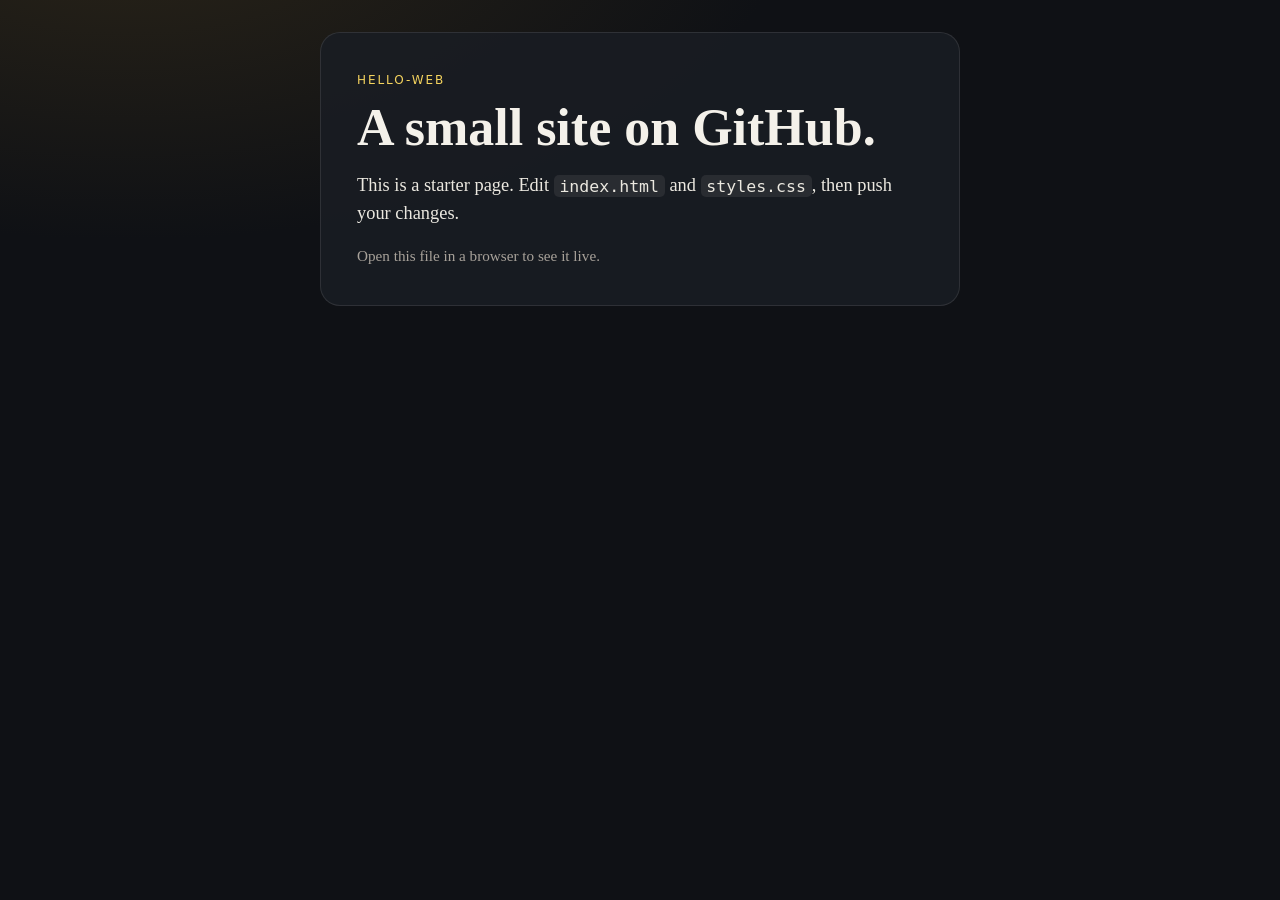
==== index.html @ 48b16ef3 "Add a simple starter website. Give the repo a homepage and styles so it is ready to push to GitHub. " ====
<!DOCTYPE html>
<html lang="en">
  <head>
    <meta charset="UTF-8" />
    <meta name="viewport" content="width=device-width, initial-scale=1.0" />
    <title>Hello Web</title>
    <link rel="stylesheet" href="styles.css" />
  </head>
  <body>
    <main>
      <p class="eyebrow">hello-web</p>
      <h1>A small site on GitHub.</h1>
      <p class="lede">
        This is a starter page. Edit <code>index.html</code> and
        <code>styles.css</code>, then push your changes.
      </p>
      <p class="meta">Open this file in a browser to see it live.</p>
    </main>
  </body>
</html>
---- styles.css ----
:root {
  color-scheme: light dark;
  --bg: #0f1115;
  --fg: #f4f1ea;
  --muted: #a8a29a;
  --accent: #f4d35e;
  --card: #1a1d24;
}

* {
  box-sizing: border-box;
}

html,
body {
  margin: 0;
  min-height: 100%;
}

body {
  font-family: "Iowan Old Style", "Palatino Linotype", Palatino, Georgia, serif;
  background: radial-gradient(1200px 600px at 10% -10%, #2a2418 0%, var(--bg) 55%);
  color: var(--fg);
  display: grid;
  place-items: center;
  padding: 2rem;
}

main {
  max-width: 40rem;
  background: color-mix(in srgb, var(--card) 88%, transparent);
  border: 1px solid color-mix(in srgb, var(--fg) 10%, transparent);
  border-radius: 1.25rem;
  padding: 2.5rem 2.25rem;
}

.eyebrow {
  margin: 0 0 0.75rem;
  letter-spacing: 0.16em;
  text-transform: uppercase;
  font-size: 0.75rem;
  color: var(--accent);
  font-family: ui-sans-serif, system-ui, sans-serif;
}

h1 {
  margin: 0 0 1rem;
  font-size: clamp(2rem, 5vw, 3.25rem);
  line-height: 1.1;
  font-weight: 600;
}

.lede {
  margin: 0 0 1.25rem;
  font-size: 1.15rem;
  line-height: 1.5;
  color: color-mix(in srgb, var(--fg) 88%, var(--muted));
}

.meta {
  margin: 0;
  color: var(--muted);
  font-size: 0.95rem;
}

code {
  font-family: ui-monospace, SFMono-Regular, Menlo, monospace;
  font-size: 0.9em;
  background: color-mix(in srgb, var(--fg) 8%, transparent);
  padding: 0.1em 0.35em;
  border-radius: 0.3em;
}
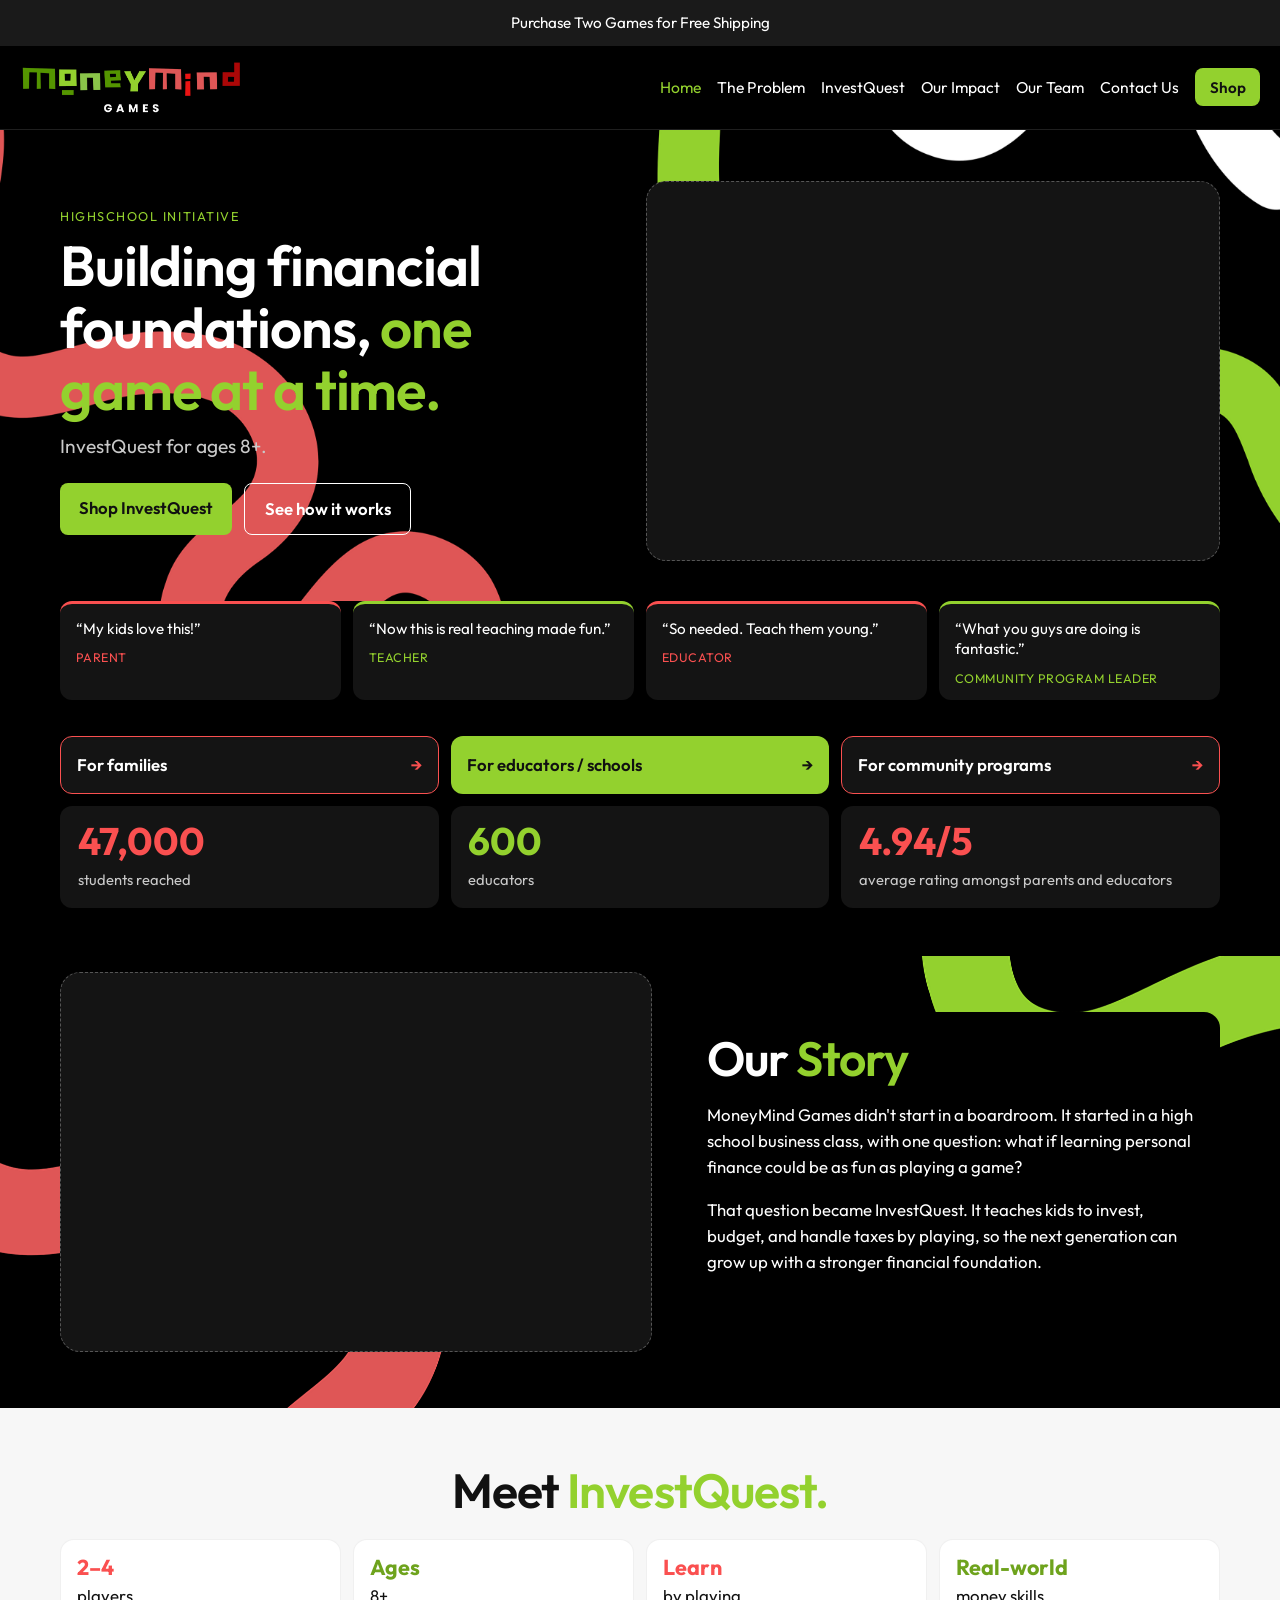
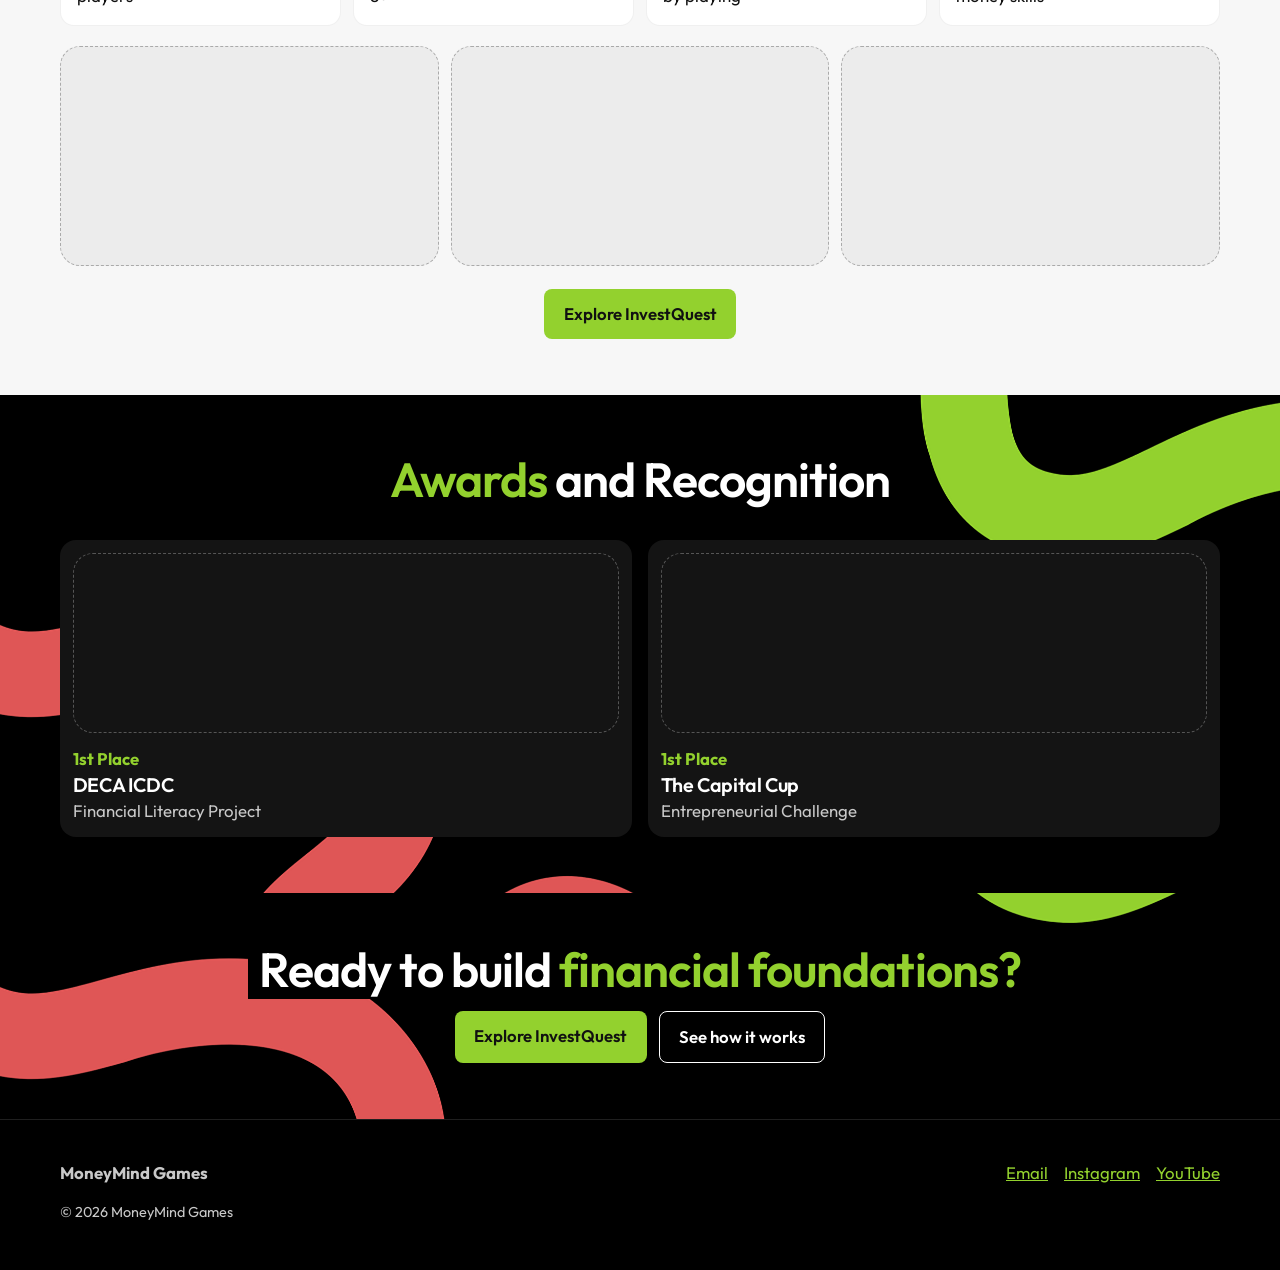
==== commit d0c28a98: "Save the editable MoneyMind Games site so the redesign can be picked up later. Co-authored-by: Curso" ====
--- a/index.html
+++ b/index.html
@@ -3,18 +3,170 @@
   <head>
     <meta charset="UTF-8" />
     <meta name="viewport" content="width=device-width, initial-scale=1.0" />
-    <title>Hello Web</title>
+    <title>Home | MoneyMind Games</title>
+    <meta name="description" content="Financial literacy for kids! Teach saving, budgeting, and investing basics with fun, interactive games for home or classroom use." />
+    <link rel="icon" href="assets/favicon.png" />
+    <link rel="preconnect" href="https://fonts.googleapis.com" />
+    <link rel="preconnect" href="https://fonts.gstatic.com" crossorigin />
+    <link href="https://fonts.googleapis.com/css2?family=Outfit:wght@400;600;700&display=swap" rel="stylesheet" />
     <link rel="stylesheet" href="styles.css" />
   </head>
-  <body>
-    <main>
-      <p class="eyebrow">hello-web</p>
-      <h1>A small site on GitHub.</h1>
-      <p class="lede">
-        This is a starter page. Edit <code>index.html</code> and
-        <code>styles.css</code>, then push your changes.
-      </p>
-      <p class="meta">Open this file in a browser to see it live.</p>
-    </main>
+  <body class="home">
+    <div class="promo">Purchase Two Games for Free Shipping</div>
+    <header class="site-header">
+      <a class="logo" href="index.html"><img src="assets/logo.png" alt="MoneyMind Games" /></a>
+      <button class="nav-toggle" type="button" aria-expanded="false" aria-controls="site-nav">Menu</button>
+      <nav class="nav" id="site-nav">
+        <a href="index.html" aria-current="page">Home</a>
+        <a href="the-problem.html">The Problem</a>
+        <a href="investquest.html">InvestQuest</a>
+        <a href="impact.html">Our Impact</a>
+        <a href="our-team.html">Our Team</a>
+        <a href="contact.html">Contact Us</a>
+        <a class="btn" href="investquest.html#buy">Shop</a>
+      </nav>
+    </header>
+
+    <section class="home-hero">
+      <div class="wrap home-hero-grid">
+        <div>
+          <p class="kicker">Highschool Initiative</p>
+          <h1>Building financial foundations, <span class="green">one game at a time.</span></h1>
+          <p class="lede">InvestQuest for ages 8+.</p>
+          <div class="actions">
+            <a class="btn" href="investquest.html#buy">Shop InvestQuest</a>
+            <a class="btn ghost" href="investquest.html#how-to-play">See how it works</a>
+          </div>
+        </div>
+        <!-- Replace this frame with your photo:
+             <img class="photo-slot" src="assets/students-playing.jpg" alt="Students playing InvestQuest" /> -->
+        <div class="photo-slot" role="img" aria-label="Space for a photo of students playing the game"></div>
+      </div>
+    </section>
+
+    <section class="home-band">
+      <div class="wrap quote-row">
+        <blockquote class="quote-red">
+          <p>“My kids love this!”</p>
+          <footer>Parent</footer>
+        </blockquote>
+        <blockquote class="quote-green">
+          <p>“Now this is real teaching made fun.”</p>
+          <footer>Teacher</footer>
+        </blockquote>
+        <blockquote class="quote-red">
+          <p>“So needed. Teach them young.”</p>
+          <footer>Educator</footer>
+        </blockquote>
+        <blockquote class="quote-green">
+          <p>“What you guys are doing is fantastic.”</p>
+          <footer>Community program leader</footer>
+        </blockquote>
+      </div>
+    </section>
+
+    <section class="home-paths">
+      <div class="wrap path-row">
+        <a class="path-red" href="investquest.html">For families <span aria-hidden="true">→</span></a>
+        <a class="path-green" href="contact.html">For educators / schools <span aria-hidden="true">→</span></a>
+        <a class="path-red" href="impact.html">For community programs <span aria-hidden="true">→</span></a>
+      </div>
+      <div class="wrap metric-row">
+        <article>
+          <strong class="metric-red">47,000</strong>
+          <span>students reached</span>
+        </article>
+        <article>
+          <strong class="metric-green">600</strong>
+          <span>educators</span>
+        </article>
+        <article>
+          <strong class="metric-red">4.94/5</strong>
+          <span>average rating amongst parents and educators</span>
+        </article>
+      </div>
+    </section>
+
+    <section class="home-story">
+      <div class="wrap story-grid">
+        <!-- Replace with your photo:
+             <img class="photo-slot" src="assets/our-story.jpg" alt="Our story" /> -->
+        <div class="photo-slot" role="img" aria-label="Space for an Our Story photo"></div>
+        <div>
+          <h2>Our <span class="green">Story</span></h2>
+          <p>MoneyMind Games didn't start in a boardroom. It started in a high school business class, with one question: what if learning personal finance could be as fun as playing a game?</p>
+          <p>That question became InvestQuest. It teaches kids to invest, budget, and handle taxes by playing, so the next generation can grow up with a stronger financial foundation.</p>
+        </div>
+      </div>
+    </section>
+
+    <section class="home-product">
+      <div class="wrap">
+        <h2>Meet <span class="green">InvestQuest.</span></h2>
+        <div class="fact-row">
+          <article><span class="fact-red">2–4</span> players</article>
+          <article><span class="fact-green">Ages</span> 8+</article>
+          <article><span class="fact-red">Learn</span> by playing</article>
+          <article><span class="fact-green">Real-world</span> money skills</article>
+        </div>
+        <div class="product-shots">
+          <!-- Replace each frame with an image, for example:
+               <img class="photo-slot photo-slot-light" src="assets/investquest-1.jpg" alt="InvestQuest" /> -->
+          <div class="photo-slot photo-slot-light" role="img" aria-label="Space for an InvestQuest photo"></div>
+          <div class="photo-slot photo-slot-light" role="img" aria-label="Space for an InvestQuest photo"></div>
+          <div class="photo-slot photo-slot-light" role="img" aria-label="Space for an InvestQuest photo"></div>
+        </div>
+        <p class="product-action"><a class="btn" href="investquest.html">Explore InvestQuest</a></p>
+      </div>
+    </section>
+
+    <section class="home-awards">
+      <div class="wrap">
+        <h2><span class="green">Awards</span> and Recognition</h2>
+        <div class="award-row">
+          <article>
+            <!-- Replace with an award photo:
+                 <img class="photo-slot photo-slot-short" src="assets/award-deca.jpg" alt="DECA ICDC award" /> -->
+            <div class="photo-slot photo-slot-short" role="img" aria-label="Space for the DECA ICDC award photo"></div>
+            <p class="place">1st Place</p>
+            <h3>DECA ICDC</h3>
+            <p>Financial Literacy Project</p>
+          </article>
+          <article>
+            <!-- Replace with an award photo:
+                 <img class="photo-slot photo-slot-short" src="assets/award-capital-cup.jpg" alt="The Capital Cup award" /> -->
+            <div class="photo-slot photo-slot-short" role="img" aria-label="Space for The Capital Cup award photo"></div>
+            <p class="place">1st Place</p>
+            <h3>The Capital Cup</h3>
+            <p>Entrepreneurial Challenge</p>
+          </article>
+        </div>
+      </div>
+    </section>
+
+    <section class="home-close">
+      <div class="wrap">
+        <h2>Ready to build <span class="green">financial foundations?</span></h2>
+        <div class="actions">
+          <a class="btn" href="investquest.html">Explore InvestQuest</a>
+          <a class="btn ghost" href="investquest.html#how-to-play">See how it works</a>
+        </div>
+      </div>
+    </section>
+
+    <footer class="site-footer">
+      <div class="wrap footer-row">
+        <div>
+          <strong>MoneyMind Games</strong>
+          <p class="fine">© 2026 MoneyMind Games</p>
+        </div>
+        <div class="socials">
+          <a href="mailto:gamesmoneymind@gmail.com">Email</a>
+          <a href="https://www.instagram.com/moneymindgamesofficial">Instagram</a>
+          <a href="https://www.youtube.com/@moneymindgamesofficial">YouTube</a>
+        </div>
+      </div>
+    </footer>
+    <script src="script.js"></script>
   </body>
 </html>
--- a/styles.css
+++ b/styles.css
@@ -1,72 +1,601 @@
 :root {
-  color-scheme: light dark;
-  --bg: #0f1115;
-  --fg: #f4f1ea;
-  --muted: #a8a29a;
-  --accent: #f4d35e;
-  --card: #1a1d24;
-}
-
-* {
-  box-sizing: border-box;
-}
-
-html,
+  --bg: #000000;
+  --fg: #ffffff;
+  --muted: #c9c9c9;
+  --green: #93d12e;
+  --red: #fa5050;
+  --card: #141414;
+  --line: rgba(255, 255, 255, 0.12);
+  --radius: 16px;
+  --max: 1120px;
+  --header: 84px;
+}
+
+* { box-sizing: border-box; }
+
+html { scroll-behavior: smooth; }
+
 body {
   margin: 0;
-  min-height: 100%;
-}
-
-body {
-  font-family: "Iowan Old Style", "Palatino Linotype", Palatino, Georgia, serif;
-  background: radial-gradient(1200px 600px at 10% -10%, #2a2418 0%, var(--bg) 55%);
+  background: var(--bg);
   color: var(--fg);
-  display: grid;
-  place-items: center;
-  padding: 2rem;
-}
-
-main {
-  max-width: 40rem;
-  background: color-mix(in srgb, var(--card) 88%, transparent);
-  border: 1px solid color-mix(in srgb, var(--fg) 10%, transparent);
-  border-radius: 1.25rem;
-  padding: 2.5rem 2.25rem;
+  font-family: "Outfit", "Avenir Next", "Segoe UI", sans-serif;
+  font-size: 1.05rem;
+  line-height: 1.55;
+}
+
+img { max-width: 100%; display: block; }
+
+a { color: inherit; }
+
+.promo {
+  background: #1a1a1a;
+  text-align: center;
+  padding: 0.7rem 1rem;
+  font-size: 0.95rem;
+}
+
+.site-header {
+  position: sticky;
+  top: 0;
+  z-index: 20;
+  display: flex;
+  align-items: center;
+  justify-content: space-between;
+  gap: 1rem;
+  min-height: var(--header);
+  padding: 0.6rem 1.25rem;
+  background: rgba(0, 0, 0, 0.92);
+  border-bottom: 1px solid var(--line);
+  backdrop-filter: blur(10px);
+}
+
+.logo img { height: 52px; width: auto; }
+
+.nav-toggle {
+  display: none;
+  background: transparent;
+  color: var(--fg);
+  border: 1px solid var(--line);
+  border-radius: 8px;
+  padding: 0.45rem 0.7rem;
+  font: inherit;
+}
+
+.nav {
+  display: flex;
+  flex-wrap: wrap;
+  gap: 0.35rem 1rem;
+  align-items: center;
+}
+
+.nav a {
+  text-decoration: none;
+  font-size: 0.98rem;
+}
+
+.nav a[aria-current="page"] { color: var(--green); }
+
+.wrap {
+  width: min(var(--max), calc(100% - 2rem));
+  margin: 0 auto;
+}
+
+.hero {
+  position: relative;
+  padding: 3.5rem 0 4rem;
+  overflow: hidden;
+}
+
+.hero::before,
+.hero::after {
+  content: "";
+  position: absolute;
+  width: 160px;
+  height: 160px;
+  background: var(--green);
+  border-radius: 40% 60% 70% 30%;
+  z-index: 0;
+  pointer-events: none;
+}
+
+.hero::before { top: 70px; left: -50px; transform: rotate(18deg); }
+.hero::after { right: -40px; bottom: 40px; width: 120px; height: 180px; border-radius: 60% 40% 30% 70%; }
+
+.hero-inner { position: relative; z-index: 1; text-align: center; }
+
+.hero-photo {
+  width: min(760px, 100%);
+  margin: 0 auto 2rem;
+  border-radius: 22px;
+  object-fit: cover;
+  aspect-ratio: 16 / 10;
 }
 
 .eyebrow {
-  margin: 0 0 0.75rem;
-  letter-spacing: 0.16em;
+  letter-spacing: 0.14em;
   text-transform: uppercase;
-  font-size: 0.75rem;
-  color: var(--accent);
-  font-family: ui-sans-serif, system-ui, sans-serif;
-}
-
-h1 {
-  margin: 0 0 1rem;
-  font-size: clamp(2rem, 5vw, 3.25rem);
+  font-size: 0.85rem;
+  margin: 0 0 0.6rem;
+}
+
+h1, h2, h3 { line-height: 1.1; font-weight: 600; letter-spacing: -0.02em; }
+
+h1 { font-size: clamp(2.8rem, 7vw, 5.2rem); margin: 0 0 0.8rem; }
+
+h2 { font-size: clamp(1.8rem, 4vw, 2.8rem); margin: 0 0 0.8rem; }
+
+.lede { font-size: 1.2rem; color: var(--muted); margin: 0 auto 1.4rem; max-width: 40rem; }
+
+.actions { display: flex; gap: 0.75rem; justify-content: center; flex-wrap: wrap; }
+
+.btn {
+  display: inline-block;
+  background: var(--green);
+  color: #111;
+  text-decoration: none;
+  font-weight: 600;
+  border-radius: 8px;
+  padding: 0.75rem 1.2rem;
+  border: 0;
+  font: inherit;
+  font-weight: 600;
+  cursor: pointer;
+}
+
+.btn.ghost {
+  background: transparent;
+  color: var(--fg);
+  border: 1px solid var(--fg);
+}
+
+.marquee {
+  overflow: hidden;
+  background: linear-gradient(90deg, var(--green), var(--red));
+  color: #111;
+  padding: 0.85rem 0;
+  font-weight: 600;
+}
+
+.marquee-track {
+  display: flex;
+  gap: 3rem;
+  width: max-content;
+  animation: scroll 32s linear infinite;
+}
+
+@keyframes scroll {
+  from { transform: translateX(0); }
+  to { transform: translateX(-50%); }
+}
+
+.section { padding: 4.5rem 0; }
+
+.section.alt { background: #0c0c0c; }
+
+.split {
+  display: grid;
+  grid-template-columns: 1.1fr 0.9fr;
+  gap: 2.5rem;
+  align-items: center;
+}
+
+.split img, .card img, .portrait img {
+  border-radius: var(--radius);
+  width: 100%;
+  object-fit: cover;
+}
+
+.kicker { color: var(--green); text-transform: uppercase; letter-spacing: 0.12em; font-size: 0.8rem; margin: 0 0 0.5rem; }
+
+.green { color: var(--green); }
+
+.stats {
+  display: grid;
+  grid-template-columns: repeat(4, 1fr);
+  gap: 1rem;
+}
+
+.stat, .card, .person, .policy {
+  background: var(--card);
+  border-radius: var(--radius);
+  padding: 1.25rem;
+}
+
+.stat strong {
+  display: block;
+  font-size: clamp(2rem, 4vw, 3rem);
+  color: var(--green);
+  line-height: 1;
+  margin-bottom: 0.6rem;
+}
+
+.stat p, .card p, .person p { margin: 0.4rem 0 0; color: var(--muted); }
+
+.source { display: block; margin-top: 0.7rem; font-size: 0.85rem; color: #9a9a9a; }
+
+.grid-2, .grid-3 { display: grid; gap: 1.25rem; }
+.grid-2 { grid-template-columns: 1fr 1fr; }
+.grid-3 { grid-template-columns: repeat(3, 1fr); }
+
+.banner {
+  min-height: 420px;
+  display: grid;
+  align-items: end;
+  background-size: cover;
+  background-position: center;
+  border-radius: 0;
+  position: relative;
+}
+
+.banner .shade {
+  background: linear-gradient(transparent, rgba(0, 0, 0, 0.72));
+  padding: 4rem 0 2.5rem;
+}
+
+.product {
+  display: grid;
+  grid-template-columns: 1.1fr 0.9fr;
+  gap: 2rem;
+  align-items: start;
+}
+
+.product-main {
+  width: 100%;
+  border-radius: var(--radius);
+  background: #fff;
+  aspect-ratio: 1;
+  object-fit: contain;
+}
+
+.thumbs { display: flex; gap: 0.5rem; margin-top: 0.7rem; flex-wrap: wrap; }
+
+.thumbs button {
+  padding: 0;
+  border: 2px solid transparent;
+  border-radius: 10px;
+  background: #fff;
+  cursor: pointer;
+}
+
+.thumbs button[aria-current="true"] { border-color: var(--green); }
+
+.thumbs img { width: 72px; height: 72px; object-fit: cover; border-radius: 8px; }
+
+.price { font-size: 1.8rem; margin: 0.2rem 0 1rem; }
+
+.video {
+  aspect-ratio: 16 / 9;
+  width: 100%;
+  border: 0;
+  border-radius: var(--radius);
+  background: #111;
+}
+
+.people { display: grid; grid-template-columns: repeat(3, 1fr); gap: 1.25rem; }
+
+.portrait img { aspect-ratio: 1; }
+
+form {
+  display: grid;
+  gap: 0.8rem;
+  max-width: 640px;
+}
+
+label { display: grid; gap: 0.35rem; font-size: 0.95rem; }
+
+input, textarea, select {
+  font: inherit;
+  color: var(--fg);
+  background: #111;
+  border: 1px solid var(--line);
+  border-radius: 8px;
+  padding: 0.7rem 0.8rem;
+}
+
+.site-footer {
+  border-top: 1px solid var(--line);
+  padding: 2.5rem 0 2rem;
+  color: var(--muted);
+}
+
+.footer-row {
+  display: flex;
+  justify-content: space-between;
+  gap: 1.5rem;
+  flex-wrap: wrap;
+  align-items: start;
+}
+
+.socials { display: flex; gap: 1rem; }
+.socials a { color: var(--green); }
+
+.fine { font-size: 0.9rem; }
+
+@media (max-width: 860px) {
+  .nav-toggle { display: block; }
+  .nav {
+    display: none;
+    position: absolute;
+    top: var(--header);
+    left: 0;
+    right: 0;
+    flex-direction: column;
+    align-items: flex-start;
+    padding: 1rem 1.25rem 1.25rem;
+    background: #000;
+    border-bottom: 1px solid var(--line);
+  }
+  .nav.open { display: flex; }
+  .site-header { position: sticky; }
+  .split, .product, .stats, .grid-2, .grid-3, .people { grid-template-columns: 1fr; }
+  .hero::before, .hero::after { opacity: 0.85; }
+  .home-hero-grid, .path-row, .metric-row, .story-grid, .award-row { grid-template-columns: 1fr; }
+  .quote-row, .fact-row { grid-template-columns: 1fr 1fr; }
+  .product-shots { grid-template-columns: 1fr; }
+}
+
+.home { --max: 1160px; }
+
+.home .nav .btn {
+  padding: 0.45rem 0.9rem;
+  font-size: 0.95rem;
+}
+
+.home-hero {
+  position: relative;
+  padding: 3.2rem 0 2.5rem;
+  background: #000 url("assets/flow-lines.png") center / cover no-repeat;
+}
+
+.home-hero-grid {
+  display: grid;
+  grid-template-columns: 1fr 1.05fr;
+  gap: 2.5rem;
+  align-items: center;
+}
+
+.home h1 {
+  font-size: clamp(2.3rem, 4.4vw, 3.7rem);
+  margin: 0 0 0.7rem;
+}
+
+.home .lede {
+  margin: 0 0 1.3rem;
+  text-align: left;
+}
+
+.home .actions { justify-content: flex-start; }
+
+.photo-slot {
+  min-height: 380px;
+  border-radius: 20px;
+  background: var(--card);
+  border: 1px dashed rgba(255, 255, 255, 0.28);
+}
+
+img.photo-slot {
+  width: 100%;
+  height: 100%;
+  min-height: 380px;
+  object-fit: cover;
+  border-style: solid;
+}
+
+.home-band { padding: 0 0 2.2rem; }
+
+.quote-row {
+  display: grid;
+  grid-template-columns: repeat(4, 1fr);
+  gap: 0.75rem;
+}
+
+.quote-row blockquote {
+  margin: 0;
+  background: var(--card);
+  border-radius: 12px;
+  padding: 0.9rem 1rem 0.8rem;
+  font-size: 0.95rem;
+  line-height: 1.35;
+}
+
+.quote-row blockquote p { margin: 0; }
+
+.quote-row footer {
+  margin-top: 0.7rem;
+  font-size: 0.78rem;
+  font-style: normal;
+  letter-spacing: 0.04em;
+  text-transform: uppercase;
+}
+
+.quote-red { border-top: 3px solid var(--red); }
+.quote-red footer { color: var(--red); }
+.quote-green { border-top: 3px solid var(--green); }
+.quote-green footer { color: var(--green); }
+
+.path-row {
+  display: grid;
+  grid-template-columns: repeat(3, 1fr);
+  gap: 0.75rem;
+}
+
+.path-row a {
+  display: flex;
+  justify-content: space-between;
+  align-items: center;
+  text-decoration: none;
+  border-radius: 12px;
+  padding: 0.95rem 1rem;
+  font-weight: 600;
+}
+
+.path-green {
+  background: var(--green);
+  color: #111;
+}
+
+.path-red {
+  background: #141414;
+  color: var(--fg);
+  border: 1px solid var(--red);
+}
+
+.path-red span { color: var(--red); }
+
+.path-row a:hover { filter: brightness(1.08); }
+
+.metric-row {
+  display: grid;
+  grid-template-columns: repeat(3, 1fr);
+  gap: 0.75rem;
+  margin-top: 0.75rem;
+}
+
+.metric-row article {
+  background: #141414;
+  border-radius: 12px;
+  padding: 1rem 1.1rem;
+}
+
+.metric-row strong {
+  display: block;
+  font-size: clamp(1.8rem, 3vw, 2.4rem);
+  line-height: 1;
+  margin-bottom: 0.35rem;
+}
+
+.metric-red { color: var(--red); }
+.metric-green { color: var(--green); }
+
+.metric-row span {
+  color: var(--muted);
+  font-size: 0.92rem;
+}
+
+.home-paths { padding-bottom: 3rem; }
+
+.home-story,
+.home-awards,
+.home-close {
+  position: relative;
+  background: #000 url("assets/flow-lines.png") left center / 140% auto no-repeat;
+}
+
+.story-grid > div:last-child {
+  background: #000;
+  border-radius: 16px;
+  padding: 1.25rem 1.4rem;
+  position: relative;
+  z-index: 1;
+}
+
+.home-awards h2,
+.home-close h2 {
+  background: #000;
+  display: inline-block;
+  padding: 0.15rem 0.7rem;
+}
+
+.home-story { padding: 1rem 0 3.5rem; }
+
+.story-grid {
+  display: grid;
+  grid-template-columns: 1.05fr 0.95fr;
+  gap: 2rem;
+  align-items: center;
+}
+
+.home-story h2,
+.home-product h2,
+.home-awards h2,
+.home-close h2 {
+  font-size: clamp(2rem, 4vw, 3rem);
+  margin: 0 0 0.8rem;
+}
+
+.home-product {
+  background: #f7f7f7;
+  color: #111;
+  padding: 3.5rem 0;
+  text-align: center;
+}
+
+.home-product h2 { margin-bottom: 1.4rem; }
+
+.fact-row {
+  display: grid;
+  grid-template-columns: repeat(4, 1fr);
+  gap: 0.75rem;
+  text-align: left;
+}
+
+.fact-row article {
+  background: #fff;
+  border-radius: 14px;
+  padding: 1rem;
+  border: 1px solid rgba(0, 0, 0, 0.06);
+}
+
+.fact-row span {
+  display: block;
+  font-size: 1.35rem;
+  font-weight: 700;
   line-height: 1.1;
-  font-weight: 600;
-}
-
-.lede {
-  margin: 0 0 1.25rem;
-  font-size: 1.15rem;
-  line-height: 1.5;
-  color: color-mix(in srgb, var(--fg) 88%, var(--muted));
-}
-
-.meta {
-  margin: 0;
-  color: var(--muted);
-  font-size: 0.95rem;
-}
-
-code {
-  font-family: ui-monospace, SFMono-Regular, Menlo, monospace;
-  font-size: 0.9em;
-  background: color-mix(in srgb, var(--fg) 8%, transparent);
-  padding: 0.1em 0.35em;
-  border-radius: 0.3em;
-}
+  margin-bottom: 0.2rem;
+}
+
+.fact-red { color: var(--red); }
+.fact-green { color: #6ea31d; }
+
+.product-shots {
+  display: grid;
+  grid-template-columns: repeat(3, 1fr);
+  gap: 0.75rem;
+  margin-top: 1.25rem;
+}
+
+.photo-slot-light {
+  min-height: 220px;
+  background: #ececec;
+  border: 1px dashed rgba(0, 0, 0, 0.28);
+}
+
+.product-action { margin: 1.4rem 0 0; }
+
+.home-awards { padding: 3.5rem 0; text-align: center; }
+
+.award-row {
+  display: grid;
+  grid-template-columns: 1fr 1fr;
+  gap: 1rem;
+  text-align: left;
+  margin-top: 1.2rem;
+}
+
+.award-row article {
+  background: #141414;
+  border-radius: 16px;
+  padding: 0.8rem;
+}
+
+.award-row h3 { margin: 0.15rem 0; }
+
+.award-row p { margin: 0; color: var(--muted); }
+
+.award-row .place {
+  color: var(--green);
+  font-weight: 700;
+  margin-top: 0.8rem;
+}
+
+.photo-slot-short { min-height: 180px; }
+
+.home-close {
+  padding: 3rem 0 3.5rem;
+  text-align: center;
+}
+
+.home-close .actions { justify-content: center; }
+
+.home-close .btn.ghost { background: transparent; }
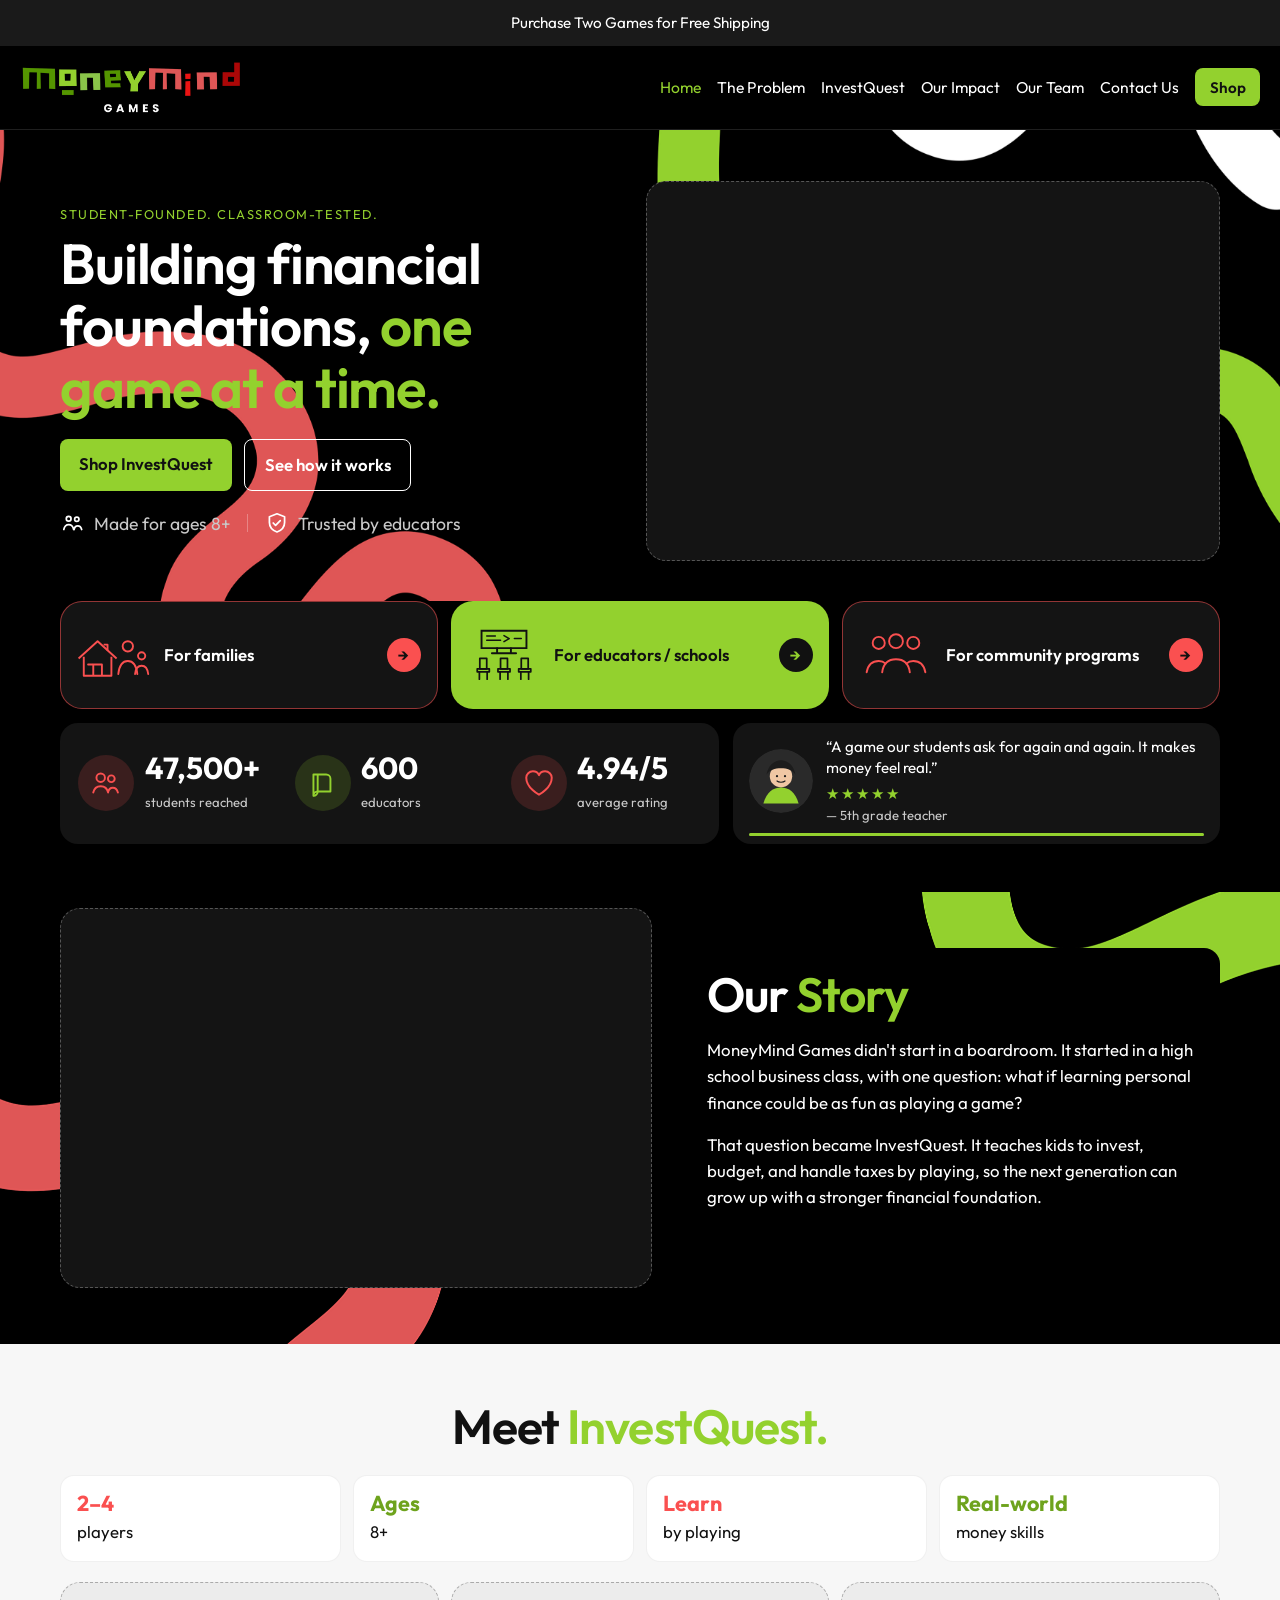
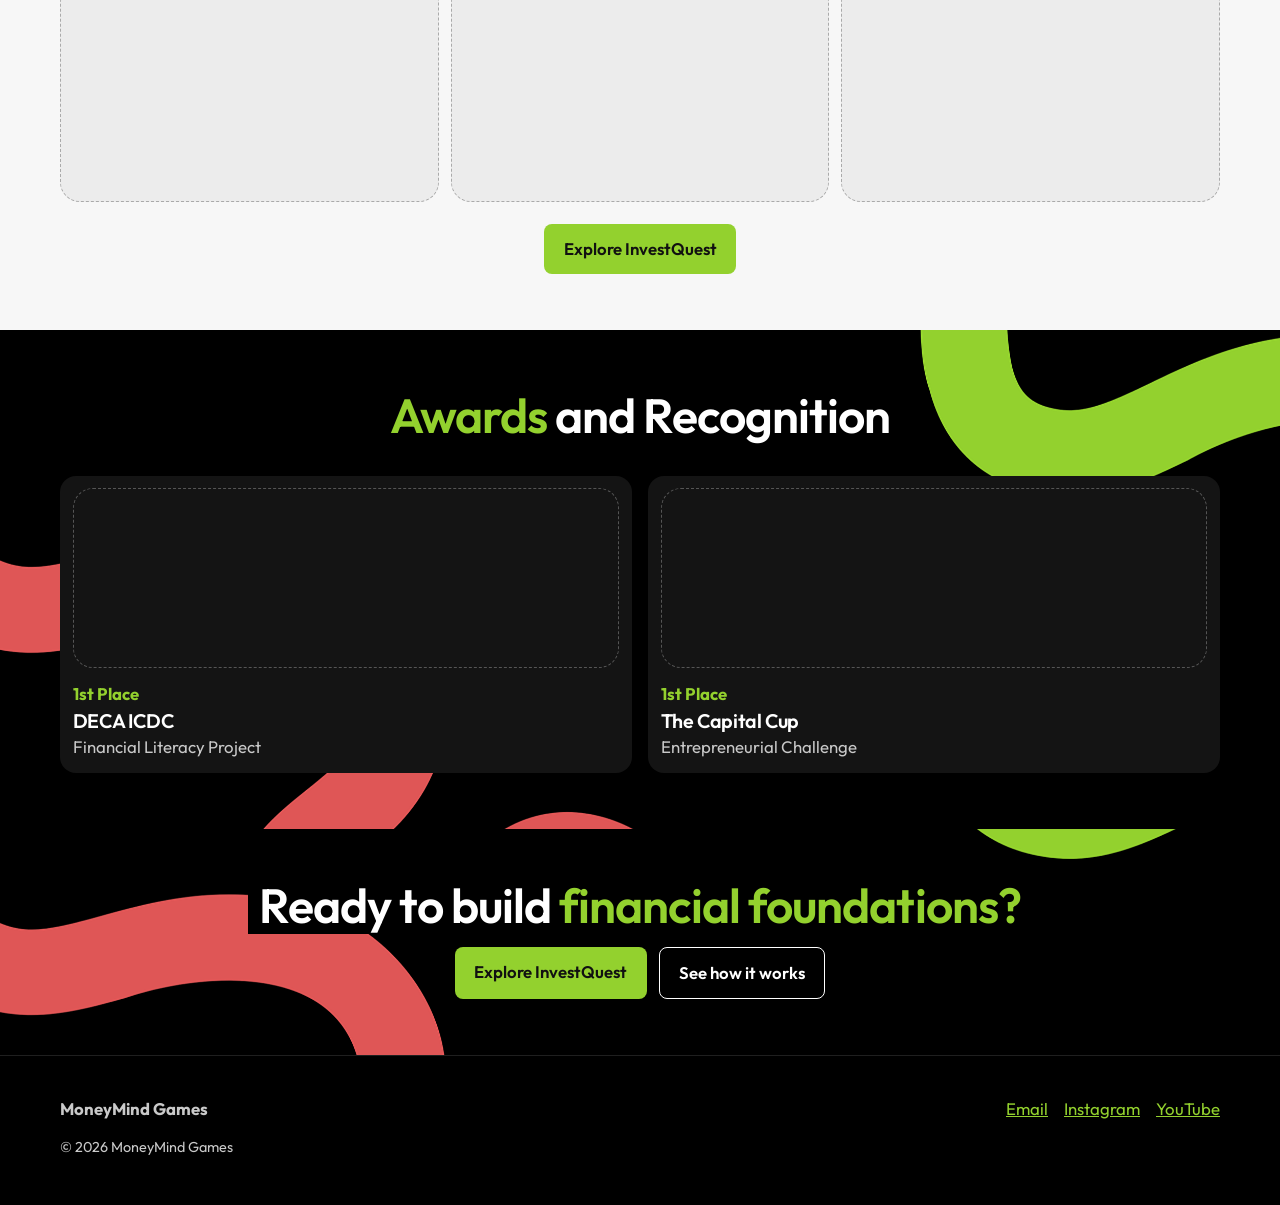
==== commit 924e12f1: "Save the homepage and Problem page redesign so the latest layout can be picked up later. Co-authored" ====
--- a/index.html
+++ b/index.html
@@ -9,7 +9,7 @@
     <link rel="preconnect" href="https://fonts.googleapis.com" />
     <link rel="preconnect" href="https://fonts.gstatic.com" crossorigin />
     <link href="https://fonts.googleapis.com/css2?family=Outfit:wght@400;600;700&display=swap" rel="stylesheet" />
-    <link rel="stylesheet" href="styles.css" />
+    <link rel="stylesheet" href="styles.css?v=8" />
   </head>
   <body class="home">
     <div class="promo">Purchase Two Games for Free Shipping</div>
@@ -29,14 +29,24 @@
 
     <section class="home-hero">
       <div class="wrap home-hero-grid">
-        <div>
-          <p class="kicker">Highschool Initiative</p>
+        <div class="hero-copy">
+          <p class="kicker">Student-founded. Classroom-tested.</p>
           <h1>Building financial foundations, <span class="green">one game at a time.</span></h1>
-          <p class="lede">InvestQuest for ages 8+.</p>
           <div class="actions">
             <a class="btn" href="investquest.html#buy">Shop InvestQuest</a>
             <a class="btn ghost" href="investquest.html#how-to-play">See how it works</a>
           </div>
+          <p class="trust-line">
+            <span>
+              <svg viewBox="0 0 24 24" aria-hidden="true"><circle cx="8" cy="8" r="2.2" fill="none" stroke="currentColor" stroke-width="1.6"/><circle cx="15.5" cy="8.5" r="2" fill="none" stroke="currentColor" stroke-width="1.6"/><path d="M3.5 18c.6-3 2.4-4.5 4.6-4.5S12 15 12.6 18M13 18c.4-2.2 1.8-3.4 3.4-3.4 1.8 0 3.1 1.3 3.6 3.4" fill="none" stroke="currentColor" stroke-width="1.6" stroke-linecap="round"/></svg>
+              Made for ages 8+
+            </span>
+            <span class="trust-rule" aria-hidden="true"></span>
+            <span>
+              <svg viewBox="0 0 24 24" aria-hidden="true"><path d="M12 3.5 19 6.2v5.3c0 4.2-2.8 7.2-7 8.8-4.2-1.6-7-4.6-7-8.8V6.2L12 3.5Z" fill="none" stroke="currentColor" stroke-width="1.6" stroke-linejoin="round"/><path d="m8.5 12 2.2 2.2 4.3-4.4" fill="none" stroke="currentColor" stroke-width="1.6" stroke-linecap="round" stroke-linejoin="round"/></svg>
+              Trusted by educators
+            </span>
+          </p>
         </div>
         <!-- Replace this frame with your photo:
              <img class="photo-slot" src="assets/students-playing.jpg" alt="Students playing InvestQuest" /> -->
@@ -44,46 +54,152 @@
       </div>
     </section>
 
-    <section class="home-band">
-      <div class="wrap quote-row">
-        <blockquote class="quote-red">
-          <p>“My kids love this!”</p>
-          <footer>Parent</footer>
-        </blockquote>
-        <blockquote class="quote-green">
-          <p>“Now this is real teaching made fun.”</p>
-          <footer>Teacher</footer>
-        </blockquote>
-        <blockquote class="quote-red">
-          <p>“So needed. Teach them young.”</p>
-          <footer>Educator</footer>
-        </blockquote>
-        <blockquote class="quote-green">
-          <p>“What you guys are doing is fantastic.”</p>
-          <footer>Community program leader</footer>
-        </blockquote>
-      </div>
-    </section>
-
     <section class="home-paths">
       <div class="wrap path-row">
-        <a class="path-red" href="investquest.html">For families <span aria-hidden="true">→</span></a>
-        <a class="path-green" href="contact.html">For educators / schools <span aria-hidden="true">→</span></a>
-        <a class="path-red" href="impact.html">For community programs <span aria-hidden="true">→</span></a>
-      </div>
-      <div class="wrap metric-row">
-        <article>
-          <strong class="metric-red">47,000</strong>
-          <span>students reached</span>
-        </article>
-        <article>
-          <strong class="metric-green">600</strong>
-          <span>educators</span>
-        </article>
-        <article>
-          <strong class="metric-red">4.94/5</strong>
-          <span>average rating amongst parents and educators</span>
-        </article>
+        <a class="path-red" href="investquest.html">
+          <span class="path-icon" aria-hidden="true">
+            <svg viewBox="0 0 88 64">
+              <path d="M3 36 25 16l22 20" fill="none" stroke="currentColor" stroke-width="2.2" stroke-linejoin="round"/>
+              <path d="M9 34v22h32V34" fill="none" stroke="currentColor" stroke-width="2.2" stroke-linejoin="round"/>
+              <path d="M20 56V43h10v13" fill="none" stroke="currentColor" stroke-width="2.2" stroke-linejoin="round"/>
+              <path d="M14 43h5" fill="none" stroke="currentColor" stroke-width="2.2" stroke-linecap="round"/>
+              <path d="M32 20h4.5v7" fill="none" stroke="currentColor" stroke-width="2.2" stroke-linejoin="round"/>
+              <circle cx="60" cy="22" r="6" fill="none" stroke="currentColor" stroke-width="2.2"/>
+              <path d="M49 54c1.1-10 4.6-15 11-15s9.9 5 11 15" fill="none" stroke="currentColor" stroke-width="2.2" stroke-linecap="round"/>
+              <circle cx="76" cy="33" r="4.2" fill="none" stroke="currentColor" stroke-width="2.2"/>
+              <path d="M68.4 54c.7-6.2 2.8-9.6 7.6-9.6s6.9 3.4 7.6 9.6" fill="none" stroke="currentColor" stroke-width="2.2" stroke-linecap="round"/>
+            </svg>
+          </span>
+          <span class="path-label">For families</span>
+          <span class="path-arrow" aria-hidden="true">→</span>
+        </a>
+        <a class="path-green" href="contact.html">
+          <span class="path-icon" aria-hidden="true">
+            <svg viewBox="0 0 88 64">
+              <path d="M18 4h52v20H18V4Z" fill="none" stroke="currentColor" stroke-width="2.2"/>
+              <path d="M36 24v6M52 24v6M30 30h28" fill="none" stroke="currentColor" stroke-width="2.2" stroke-linecap="round"/>
+              <path d="M24 10h10M24 15h16M44 9.5l6 3.5-6 3.5M56 13h8" fill="none" stroke="currentColor" stroke-width="1.8" stroke-linecap="round" stroke-linejoin="round"/>
+              <path d="M16 36h8v12H16V36Z" fill="none" stroke="currentColor" stroke-width="2" stroke-linejoin="round"/>
+              <path d="M13 48h14v3.5H13V48Z" fill="none" stroke="currentColor" stroke-width="2" stroke-linejoin="round"/>
+              <path d="M15.5 51.5V60M24.5 51.5V60" fill="none" stroke="currentColor" stroke-width="2" stroke-linecap="round"/>
+              <path d="M40 36h8v12H40V36Z" fill="none" stroke="currentColor" stroke-width="2" stroke-linejoin="round"/>
+              <path d="M37 48h14v3.5H37V48Z" fill="none" stroke="currentColor" stroke-width="2" stroke-linejoin="round"/>
+              <path d="M39.5 51.5V60M48.5 51.5V60" fill="none" stroke="currentColor" stroke-width="2" stroke-linecap="round"/>
+              <path d="M64 36h8v12H64V36Z" fill="none" stroke="currentColor" stroke-width="2" stroke-linejoin="round"/>
+              <path d="M61 48h14v3.5H61V48Z" fill="none" stroke="currentColor" stroke-width="2" stroke-linejoin="round"/>
+              <path d="M63.5 51.5V60M72.5 51.5V60" fill="none" stroke="currentColor" stroke-width="2" stroke-linecap="round"/>
+            </svg>
+          </span>
+          <span class="path-label">For educators / schools</span>
+          <span class="path-arrow" aria-hidden="true">→</span>
+        </a>
+        <a class="path-red" href="impact.html">
+          <span class="path-icon" aria-hidden="true">
+            <svg viewBox="0 0 88 64">
+              <circle cx="24" cy="18" r="7" fill="none" stroke="currentColor" stroke-width="2.2"/>
+              <circle cx="64" cy="18" r="7" fill="none" stroke="currentColor" stroke-width="2.2"/>
+              <circle cx="44" cy="16" r="8" fill="none" stroke="currentColor" stroke-width="2.2"/>
+              <path d="M10 52c1.5-8 6-13 14-13 3.2 0 6 1.2 8 3" fill="none" stroke="currentColor" stroke-width="2.2" stroke-linecap="round"/>
+              <path d="M56 42c2-1.8 4.8-3 8-3 8 0 12.5 5 14 13" fill="none" stroke="currentColor" stroke-width="2.2" stroke-linecap="round"/>
+              <path d="M28 52c1.2-9 6-15 16-15s14.8 6 16 15" fill="none" stroke="currentColor" stroke-width="2.2" stroke-linecap="round"/>
+            </svg>
+          </span>
+          <span class="path-label">For community programs</span>
+          <span class="path-arrow" aria-hidden="true">→</span>
+        </a>
+      </div>
+      <div class="wrap proof-row">
+        <div class="metric-row">
+          <article>
+            <span class="metric-badge metric-red" aria-hidden="true">
+              <svg viewBox="0 0 32 32"><circle cx="11" cy="11" r="4" fill="none" stroke="currentColor" stroke-width="1.8"/><circle cx="21" cy="12" r="3.2" fill="none" stroke="currentColor" stroke-width="1.8"/><path d="M4 25c.8-4 3.2-6 7-6s6.2 2 7 6M18 24.5c.6-2.6 2.2-4 4.4-4 2.4 0 4 1.6 4.8 4.5" fill="none" stroke="currentColor" stroke-width="1.8" stroke-linecap="round"/></svg>
+            </span>
+            <div>
+              <strong>47,500+</strong>
+              <span>students reached</span>
+            </div>
+          </article>
+          <article>
+            <span class="metric-badge metric-green" aria-hidden="true">
+              <svg viewBox="0 0 32 32"><path d="M7 8h12a4 4 0 0 1 4 4v12H11a4 4 0 0 0-4 4V8Z" fill="none" stroke="currentColor" stroke-width="1.8" stroke-linejoin="round"/><path d="M11 8v16a4 4 0 0 1-4 4" fill="none" stroke="currentColor" stroke-width="1.8"/></svg>
+            </span>
+            <div>
+              <strong>600</strong>
+              <span>educators</span>
+            </div>
+          </article>
+          <article>
+            <span class="metric-badge metric-red" aria-hidden="true">
+              <svg viewBox="0 0 24 24"><path d="M21 8.25c0-2.485-2.099-4.5-4.688-4.5-1.935 0-3.597 1.126-4.312 2.733-.715-1.607-2.377-2.733-4.313-2.733C5.1 3.75 3 5.765 3 8.25c0 7.22 9 12 9 12s9-4.78 9-12Z" fill="none" stroke="currentColor" stroke-width="1.4" stroke-linejoin="round"/></svg>
+            </span>
+            <div>
+              <strong>4.94/5</strong>
+              <span>average rating</span>
+            </div>
+          </article>
+        </div>
+        <blockquote class="featured-quote" data-quote-rotator>
+          <div class="quote-slides">
+            <div class="quote-track">
+            <div class="quote-slide is-active">
+              <svg class="quote-portrait" viewBox="0 0 80 80" aria-hidden="true">
+                <circle cx="40" cy="40" r="40" fill="#2a2a2a"/>
+                <circle cx="40" cy="34" r="14" fill="#f0c7a4"/>
+                <path d="M22 32c2-12 10-18 18-18s16 6 18 18c-4-6-10-8-18-8s-14 2-18 8Z" fill="#1c1c1c"/>
+                <path d="M18 68c4-14 12-20 22-20s18 6 22 20" fill="#93d12e"/>
+                <circle cx="35" cy="34" r="1.4" fill="#1c1c1c"/>
+                <circle cx="45" cy="34" r="1.4" fill="#1c1c1c"/>
+                <path d="M35 40c2 2 8 2 10 0" fill="none" stroke="#1c1c1c" stroke-width="1.4" stroke-linecap="round"/>
+              </svg>
+              <div>
+                <p>“A game our students ask for again and again. It makes money feel real.”</p>
+                <p class="stars" aria-label="5 star rating">★★★★★</p>
+                <p class="quote-by">— 5th grade teacher</p>
+              </div>
+            </div>
+            <div class="quote-slide">
+              <svg class="quote-portrait" viewBox="0 0 80 80" aria-hidden="true">
+                <circle cx="40" cy="40" r="40" fill="#2a2a2a"/>
+                <circle cx="40" cy="36" r="13" fill="#e0b08a"/>
+                <path d="M20 36c1-16 8-22 20-22s19 6 20 22c-6-4-12-6-20-6s-14 2-20 6Z" fill="#5c3317"/>
+                <path d="M18 68c4-14 12-20 22-20s18 6 22 20" fill="#f4f4f4"/>
+                <circle cx="35" cy="36" r="1.4" fill="#1c1c1c"/>
+                <circle cx="45" cy="36" r="1.4" fill="#1c1c1c"/>
+                <path d="M35 42c2 2 8 2 10 0" fill="none" stroke="#1c1c1c" stroke-width="1.4" stroke-linecap="round"/>
+              </svg>
+              <div>
+                <p>“Game night turned into a real talk about saving. My kid asks to play again.”</p>
+                <p class="stars" aria-label="5 star rating">★★★★★</p>
+                <p class="quote-by">— Parent</p>
+              </div>
+            </div>
+            <div class="quote-slide">
+              <svg class="quote-portrait" viewBox="0 0 80 80" aria-hidden="true">
+                <circle cx="40" cy="40" r="40" fill="#2a2a2a"/>
+                <circle cx="40" cy="35" r="13" fill="#d7a47a"/>
+                <path d="M24 30c2-10 8-16 16-16s14 6 16 16c-3-5-8-7-16-7s-13 2-16 7Z" fill="#3a3a3a"/>
+                <path d="M28 33h8M44 33h8" fill="none" stroke="#1c1c1c" stroke-width="1.6" stroke-linecap="round"/>
+                <path d="M18 68c4-14 12-20 22-20s18 6 22 20" fill="#fa5050"/>
+                <circle cx="35" cy="36" r="1.4" fill="#1c1c1c"/>
+                <circle cx="45" cy="36" r="1.4" fill="#1c1c1c"/>
+                <path d="M35 42c2 2 8 2 10 0" fill="none" stroke="#1c1c1c" stroke-width="1.4" stroke-linecap="round"/>
+              </svg>
+              <div>
+                <p>“Families stay for the whole library hour. Kids leave talking about investing.”</p>
+                <p class="stars" aria-label="5 star rating">★★★★★</p>
+                <p class="quote-by">— School librarian</p>
+              </div>
+            </div>
+          </div>
+          </div>
+          <button class="quote-arrow quote-prev" type="button" aria-label="Previous testimonial">
+            <svg viewBox="0 0 24 24" aria-hidden="true"><path d="M15 6 9 12l6 6" fill="none" stroke="currentColor" stroke-width="2.2" stroke-linecap="round" stroke-linejoin="round"/></svg>
+          </button>
+          <button class="quote-arrow quote-next" type="button" aria-label="Next testimonial">
+            <svg viewBox="0 0 24 24" aria-hidden="true"><path d="m9 6 6 6-6 6" fill="none" stroke="currentColor" stroke-width="2.2" stroke-linecap="round" stroke-linejoin="round"/></svg>
+          </button>
+          <div class="quote-progress" aria-hidden="true"><span></span></div>
+        </blockquote>
       </div>
     </section>
 
@@ -167,6 +283,6 @@
         </div>
       </div>
     </footer>
-    <script src="script.js"></script>
+    <script src="script.js?v=3"></script>
   </body>
 </html>
--- a/styles.css
+++ b/styles.css
@@ -330,8 +330,9 @@
   .site-header { position: sticky; }
   .split, .product, .stats, .grid-2, .grid-3, .people { grid-template-columns: 1fr; }
   .hero::before, .hero::after { opacity: 0.85; }
-  .home-hero-grid, .path-row, .metric-row, .story-grid, .award-row { grid-template-columns: 1fr; }
-  .quote-row, .fact-row { grid-template-columns: 1fr 1fr; }
+  .home-hero-grid, .path-row, .story-grid, .award-row, .proof-row { grid-template-columns: 1fr; }
+  .metric-row { grid-template-columns: 1fr; }
+  .fact-row { grid-template-columns: 1fr 1fr; }
   .product-shots { grid-template-columns: 1fr; }
 }
 
@@ -357,7 +358,7 @@
 
 .home h1 {
   font-size: clamp(2.3rem, 4.4vw, 3.7rem);
-  margin: 0 0 0.7rem;
+  margin: 0 0 1.25rem;
 }
 
 .home .lede {
@@ -366,6 +367,31 @@
 }
 
 .home .actions { justify-content: flex-start; }
+
+.trust-line {
+  display: flex;
+  align-items: center;
+  flex-wrap: wrap;
+  gap: 0.45rem 1rem;
+  margin: 1.15rem 0 0;
+  color: var(--muted);
+  font-size: 1.1rem;
+}
+
+.trust-line span {
+  display: inline-flex;
+  align-items: center;
+  gap: 0.5rem;
+  white-space: nowrap;
+}
+
+.trust-line svg { width: 26px; height: 26px; color: var(--fg); }
+
+.trust-rule {
+  width: 1px;
+  height: 18px;
+  background: rgba(255, 255, 255, 0.28);
+}
 
 .photo-slot {
   min-height: 380px;
@@ -382,52 +408,44 @@
   border-style: solid;
 }
 
-.home-band { padding: 0 0 2.2rem; }
-
-.quote-row {
-  display: grid;
-  grid-template-columns: repeat(4, 1fr);
-  gap: 0.75rem;
-}
-
-.quote-row blockquote {
-  margin: 0;
-  background: var(--card);
-  border-radius: 12px;
-  padding: 0.9rem 1rem 0.8rem;
-  font-size: 0.95rem;
-  line-height: 1.35;
-}
-
-.quote-row blockquote p { margin: 0; }
-
-.quote-row footer {
-  margin-top: 0.7rem;
-  font-size: 0.78rem;
-  font-style: normal;
-  letter-spacing: 0.04em;
-  text-transform: uppercase;
-}
-
-.quote-red { border-top: 3px solid var(--red); }
-.quote-red footer { color: var(--red); }
-.quote-green { border-top: 3px solid var(--green); }
-.quote-green footer { color: var(--green); }
-
 .path-row {
   display: grid;
   grid-template-columns: repeat(3, 1fr);
-  gap: 0.75rem;
+  gap: 0.85rem;
 }
 
 .path-row a {
   display: flex;
-  justify-content: space-between;
-  align-items: center;
+  align-items: center;
+  gap: 0.7rem;
+  min-height: 108px;
   text-decoration: none;
-  border-radius: 12px;
-  padding: 0.95rem 1rem;
+  border-radius: 22px;
+  padding: 0.7rem 1rem 0.7rem 0.85rem;
   font-weight: 600;
+  font-size: 1.05rem;
+}
+
+.path-icon {
+  width: 78px;
+  height: 64px;
+  flex: none;
+  display: grid;
+  place-items: center;
+}
+
+.path-icon svg { width: 76px; height: 56px; }
+
+.path-label { flex: 1; }
+
+.path-arrow {
+  width: 34px;
+  height: 34px;
+  flex: none;
+  display: grid;
+  place-items: center;
+  border-radius: 50%;
+  font-size: 1rem;
 }
 
 .path-green {
@@ -435,42 +453,189 @@
   color: #111;
 }
 
+.path-green .path-arrow { background: #111; color: var(--green); }
+
 .path-red {
   background: #141414;
   color: var(--fg);
-  border: 1px solid var(--red);
-}
-
-.path-red span { color: var(--red); }
+  border: 1px solid rgba(250, 80, 80, 0.55);
+}
+
+.path-red .path-icon { color: var(--red); }
+.path-red .path-arrow { background: var(--red); color: #111; }
 
 .path-row a:hover { filter: brightness(1.08); }
+
+.proof-row {
+  display: grid;
+  grid-template-columns: 1.5fr 0.9fr;
+  gap: 0.85rem;
+  margin-top: 0.85rem;
+  align-items: stretch;
+}
 
 .metric-row {
   display: grid;
   grid-template-columns: repeat(3, 1fr);
   gap: 0.75rem;
-  margin-top: 0.75rem;
+  margin: 0;
+  background: #141414;
+  border-radius: 18px;
+  padding: 0.9rem 0.7rem;
 }
 
 .metric-row article {
-  background: #141414;
-  border-radius: 12px;
-  padding: 1rem 1.1rem;
-}
+  display: flex;
+  align-items: center;
+  gap: 0.65rem;
+  padding: 0.35rem 0.45rem;
+}
+
+.metric-badge {
+  width: 56px;
+  height: 56px;
+  flex: none;
+  display: grid;
+  place-items: center;
+  border-radius: 50%;
+}
+
+.metric-badge svg { width: 34px; height: 34px; }
+
+.metric-badge.metric-red { background: rgba(250, 80, 80, 0.16); color: var(--red); }
+.metric-badge.metric-green { background: rgba(147, 209, 46, 0.16); color: var(--green); }
 
 .metric-row strong {
   display: block;
-  font-size: clamp(1.8rem, 3vw, 2.4rem);
+  font-size: 1.9rem;
   line-height: 1;
-  margin-bottom: 0.35rem;
-}
-
-.metric-red { color: var(--red); }
-.metric-green { color: var(--green); }
+  margin-bottom: 0.3rem;
+  white-space: nowrap;
+}
 
 .metric-row span {
   color: var(--muted);
-  font-size: 0.92rem;
+  font-size: 0.82rem;
+}
+
+.featured-quote {
+  position: relative;
+  margin: 0;
+  background: #141414;
+  border-radius: 18px;
+  padding: 0.9rem 1rem 1.15rem;
+}
+
+.quote-slides { overflow: hidden; }
+
+.quote-track {
+  display: flex;
+  transition: transform 0.55s cubic-bezier(0.22, 0.8, 0.24, 1);
+}
+
+.quote-slide {
+  flex: 0 0 100%;
+  min-width: 100%;
+  display: flex;
+  align-items: center;
+  gap: 0.85rem;
+}
+
+.quote-arrow {
+  position: absolute;
+  z-index: 2;
+  width: 32px;
+  height: 32px;
+  top: auto;
+  bottom: 1.15rem;
+  display: grid;
+  place-items: center;
+  border: 0;
+  border-radius: 50%;
+  background: var(--green);
+  color: #111;
+  cursor: pointer;
+  opacity: 0;
+  pointer-events: none;
+  transform: translateY(10px);
+  transition: opacity 0.2s ease, transform 0.2s ease;
+}
+
+.quote-arrow svg { width: 18px; height: 18px; }
+
+.quote-prev { left: auto; right: 2.85rem; }
+.quote-next { right: 0.55rem; }
+
+.featured-quote:hover .quote-arrow,
+.featured-quote:focus-within .quote-arrow {
+  opacity: 1;
+  pointer-events: auto;
+  transform: translateY(0);
+}
+
+.quote-progress {
+  position: absolute;
+  left: 1rem;
+  right: 1rem;
+  bottom: 0.5rem;
+  height: 3px;
+  border-radius: 99px;
+  background: rgba(255, 255, 255, 0.14);
+  overflow: hidden;
+}
+
+.quote-progress span {
+  display: block;
+  height: 100%;
+  width: 100%;
+  background: var(--green);
+  transform: scaleX(0);
+  transform-origin: left center;
+}
+
+.featured-quote.is-playing .quote-progress span {
+  animation: quote-fill 5s linear forwards;
+}
+
+.featured-quote:hover .quote-progress span,
+.featured-quote:focus-within .quote-progress span,
+.featured-quote.is-paused .quote-progress span {
+  animation-play-state: paused;
+}
+
+@keyframes quote-fill {
+  to { transform: scaleX(1); }
+}
+
+@media (prefers-reduced-motion: reduce) {
+  .quote-track { transition: none; }
+  .quote-arrow { transition: none; }
+  .featured-quote.is-playing .quote-progress span { animation: none; }
+  .gap-media img { transition: none; }
+  .gap-row article:hover .gap-media img,
+  .gap-row article:focus-within .gap-media img { transform: none; }
+}
+
+.quote-portrait {
+  width: 64px;
+  height: 64px;
+  flex: none;
+  border-radius: 50%;
+}
+
+.featured-quote p { margin: 0; font-size: 0.95rem; line-height: 1.35; }
+
+.stars {
+  margin-top: 0.35rem !important;
+  color: var(--green);
+  letter-spacing: 0.12em;
+  font-size: 0.8rem;
+}
+
+.quote-by {
+  margin-top: 0.2rem !important;
+  color: var(--muted);
+  font-size: 0.82rem !important;
 }
 
 .home-paths { padding-bottom: 3rem; }
@@ -599,3 +764,414 @@
 .home-close .actions { justify-content: center; }
 
 .home-close .btn.ghost { background: transparent; }
+
+.problem { --max: 1160px; }
+
+.problem h1,
+.problem h2 { font-weight: 700; }
+
+.problem h1 {
+  font-size: clamp(2.5rem, 4.6vw, 4.35rem);
+  margin: 0;
+  text-align: left;
+}
+
+.problem h2 {
+  font-size: clamp(2rem, 3.6vw, 3.15rem);
+  margin: 0 0 1rem;
+}
+
+.prob-field { position: relative; }
+
+.prob-wander {
+  position: absolute;
+  inset: 0;
+  width: 100%;
+  height: 100%;
+  z-index: 0;
+  pointer-events: none;
+}
+
+.prob-wander path {
+  fill: none;
+  stroke-linecap: round;
+  stroke-width: 4.85vw;
+  vector-effect: non-scaling-stroke;
+  opacity: 0.42;
+}
+
+.wander-green { stroke: var(--green); }
+.wander-red { stroke: var(--red); }
+
+.prob-hero,
+.prob-early,
+.prob-gaps,
+.prob-cost {
+  position: relative;
+  z-index: 1;
+}
+
+.prob-hero {
+  display: flex;
+  flex-direction: column;
+  justify-content: center;
+  min-height: calc(100svh - var(--header) - 2.8rem);
+  padding: 2.5rem 0 5.5rem;
+}
+
+.prob-hero-grid {
+  display: grid;
+  grid-template-columns: 1.35fr 0.7fr;
+  gap: 3rem;
+  align-items: center;
+}
+
+.prob-hero-aside {
+  margin: 0;
+  color: var(--muted);
+  font-size: 1.2rem;
+  line-height: 1.45;
+  max-width: 22rem;
+}
+
+.prob-scroll {
+  position: absolute;
+  left: 50%;
+  bottom: 1.5rem;
+  transform: translateX(-50%);
+  display: flex;
+  flex-direction: column;
+  align-items: center;
+  gap: 0.35rem;
+  color: var(--muted);
+  text-decoration: none;
+  letter-spacing: 0.16em;
+  text-transform: uppercase;
+  font-size: 0.72rem;
+}
+
+.prob-scroll svg { width: 22px; height: 22px; color: var(--green); }
+
+.prob-scroll-line {
+  width: 1px;
+  height: 28px;
+  background: rgba(255, 255, 255, 0.35);
+}
+
+.pixels-mini {
+  position: static;
+  display: inline-block;
+  width: 14px;
+  height: 14px;
+  margin-right: 0.35rem;
+  vertical-align: -1px;
+  color: var(--green);
+  background:
+    linear-gradient(currentColor, currentColor) 0 0 / 6px 6px no-repeat,
+    linear-gradient(currentColor, currentColor) 8px 0 / 6px 6px no-repeat,
+    linear-gradient(currentColor, currentColor) 8px 8px / 6px 6px no-repeat;
+}
+
+.prob-early { padding: 4.5rem 0 5rem; }
+
+.prob-early-grid {
+  display: grid;
+  grid-template-columns: 1fr 1fr;
+  gap: 3rem;
+  align-items: center;
+}
+
+.prob-frame {
+  min-height: 460px;
+  border: 1.5px solid var(--green);
+  border-radius: 28px;
+  display: flex;
+  flex-direction: column;
+  align-items: center;
+  justify-content: center;
+  gap: 0.8rem;
+  color: rgba(255, 255, 255, 0.45);
+  background:
+    radial-gradient(circle at 30% 20%, rgba(147, 209, 46, 0.08), transparent 42%),
+    #0c0c0c;
+}
+
+.prob-frame svg { width: 54px; height: 54px; }
+
+.prob-frame span {
+  letter-spacing: 0.18em;
+  text-transform: uppercase;
+  font-size: 0.78rem;
+}
+
+.prob-early-copy { position: relative; }
+
+.prob-early-copy > p { color: var(--muted); }
+
+.prob-note {
+  display: flex;
+  align-items: center;
+  gap: 0.9rem;
+  margin-top: 1.4rem;
+  padding: 0.85rem 1rem;
+  border: 1.5px solid var(--green);
+  border-radius: 14px;
+}
+
+.prob-note svg {
+  width: 34px;
+  height: 34px;
+  flex: none;
+  color: var(--green);
+}
+
+.prob-note p {
+  margin: 0;
+  color: var(--fg);
+  font-weight: 700;
+  font-size: 1.05rem;
+}
+
+.prob-gaps { padding: 4.5rem 0 5rem; text-align: center; }
+
+.prob-sub {
+  margin: 0 auto 1.8rem;
+  color: var(--muted);
+  max-width: 38rem;
+}
+
+.gap-row {
+  display: grid;
+  grid-template-columns: repeat(3, 1fr);
+  gap: 1rem;
+  text-align: left;
+}
+
+.gap-row article {
+  background: #101010;
+  border: 1.5px solid rgba(147, 209, 46, 0.75);
+  border-radius: 22px;
+  padding: 0;
+  display: flex;
+  flex-direction: column;
+  overflow: hidden;
+}
+
+.gap-media {
+  position: relative;
+  aspect-ratio: 16 / 9;
+  overflow: hidden;
+  background: #141414;
+}
+
+.gap-media img {
+  width: 100%;
+  height: 100%;
+  object-fit: cover;
+  transform: scale(1);
+  transition: transform 0.45s ease;
+}
+
+.gap-row article:hover .gap-media img,
+.gap-row article:focus-within .gap-media img {
+  transform: scale(1.06);
+}
+
+.gap-media::after {
+  content: "";
+  position: absolute;
+  inset: 0;
+  background: rgba(0, 0, 0, 0.28);
+  pointer-events: none;
+}
+
+.gap-body {
+  display: flex;
+  flex-direction: column;
+  flex: 1;
+  padding: 1.15rem 1.25rem 1.2rem;
+}
+
+.gap-num {
+  margin: 0 0 0.7rem;
+  color: var(--green);
+  font-size: 2.4rem;
+  font-weight: 700;
+  line-height: 1;
+}
+
+.gap-row h3 {
+  margin: 0 0 0.7rem;
+  font-size: 1.25rem;
+}
+
+.gap-body > p { margin: 0; color: var(--muted); }
+
+.gap-label {
+  position: relative;
+  margin-top: auto;
+  padding-top: 1.1rem;
+  border-top: 1px solid rgba(255, 255, 255, 0.14);
+  letter-spacing: 0.14em;
+  text-transform: uppercase;
+  font-size: 0.72rem;
+  color: rgba(255, 255, 255, 0.55);
+}
+
+.gap-label::before {
+  content: "";
+  position: absolute;
+  left: 0;
+  top: -1px;
+  width: 2.4rem;
+  height: 2px;
+  background: var(--red);
+}
+
+.gap-response {
+  margin-top: 0.7rem;
+  color: var(--green);
+  font-weight: 700;
+}
+
+.prob-cost { padding: 4.5rem 0 4rem; text-align: center; }
+
+.prob-cost .kicker,
+.prob-cost h2 { text-align: center; }
+
+.prob-cost h2 { max-width: 16em; margin-left: auto; margin-right: auto; }
+
+.cost-row {
+  display: grid;
+  grid-template-columns: repeat(3, 1fr);
+  gap: 1rem;
+  margin: 2rem 0 3rem;
+  text-align: left;
+}
+
+.cost-row article {
+  background: #101010;
+  border-radius: 22px;
+  padding: 1.3rem 1.25rem 1.4rem;
+  border: 1.5px solid rgba(147, 209, 46, 0.7);
+}
+
+.cost-row .cost-red { border-color: rgba(250, 80, 80, 0.75); }
+
+.cost-icon {
+  width: 58px;
+  height: 58px;
+  display: grid;
+  place-items: center;
+  border-radius: 16px;
+  margin-bottom: 1rem;
+  color: var(--green);
+  background: rgba(147, 209, 46, 0.08);
+  border: 1.5px solid rgba(147, 209, 46, 0.45);
+}
+
+.cost-red .cost-icon {
+  color: var(--red);
+  background: rgba(250, 80, 80, 0.08);
+  border-color: rgba(250, 80, 80, 0.45);
+}
+
+.cost-icon svg { width: 30px; height: 30px; }
+
+.cost-row h3 { margin: 0 0 0.45rem; font-size: 1.35rem; }
+
+.cost-row p { margin: 0; color: var(--muted); }
+
+.prob-bridge { margin-top: 0.4rem; }
+
+.prob-down {
+  width: 46px;
+  height: 46px;
+  margin: 0.4rem auto 0;
+  display: grid;
+  place-items: center;
+  border-radius: 50%;
+  border: 1.5px solid var(--green);
+  color: var(--green);
+  text-decoration: none;
+}
+
+.prob-down svg { width: 22px; height: 22px; }
+
+.prob-solution {
+  padding: 4.5rem 0 4rem;
+  background: #111 url("assets/problem-cards.png") center / cover no-repeat;
+}
+
+.solution-panel {
+  width: min(740px, 100%);
+  background: rgba(8, 8, 8, 0.9);
+  border: 1.5px solid var(--green);
+  border-radius: 26px;
+  padding: 1.8rem 2rem 1.7rem;
+}
+
+.solution-panel h2 { max-width: 12em; }
+
+.solution-panel p { color: var(--muted); margin: 0 0 1.3rem; }
+
+.problem .solution-panel .actions { justify-content: flex-start; }
+
+.solution-panel .btn.ghost { background: rgba(0, 0, 0, 0.35); }
+
+.problem-footer {
+  background: #000;
+  border-top: 0;
+  padding: 1.4rem 0 1.5rem;
+}
+
+.problem-footer-row {
+  display: flex;
+  justify-content: space-between;
+  align-items: center;
+  gap: 1.5rem;
+}
+
+.problem-footer .logo img { height: 46px; }
+
+.problem-footer .fine { margin: 0.35rem 0 0; }
+
+.problem-socials {
+  display: flex;
+  align-items: center;
+  gap: 1.35rem;
+  padding-left: 1.5rem;
+  border-left: 1px solid var(--line);
+}
+
+.problem-socials a {
+  display: inline-flex;
+  align-items: center;
+  gap: 0.4rem;
+  color: var(--fg);
+  text-decoration: none;
+}
+
+.problem-socials svg { width: 18px; height: 18px; color: var(--green); }
+
+@media (max-width: 860px) {
+  .prob-hero { min-height: 0; padding: 2.2rem 0 2.5rem; }
+  .prob-scroll {
+    position: static;
+    transform: none;
+    margin: 1.6rem auto 0;
+  }
+  .prob-hero-grid,
+  .prob-early-grid,
+  .gap-row,
+  .cost-row { grid-template-columns: 1fr; }
+  .prob-frame { min-height: 280px; }
+  .problem-footer-row { align-items: flex-start; }
+  .problem-socials {
+    flex-direction: column;
+    align-items: flex-start;
+    gap: 0.7rem;
+    border-left: 0;
+    padding-left: 0;
+  }
+}
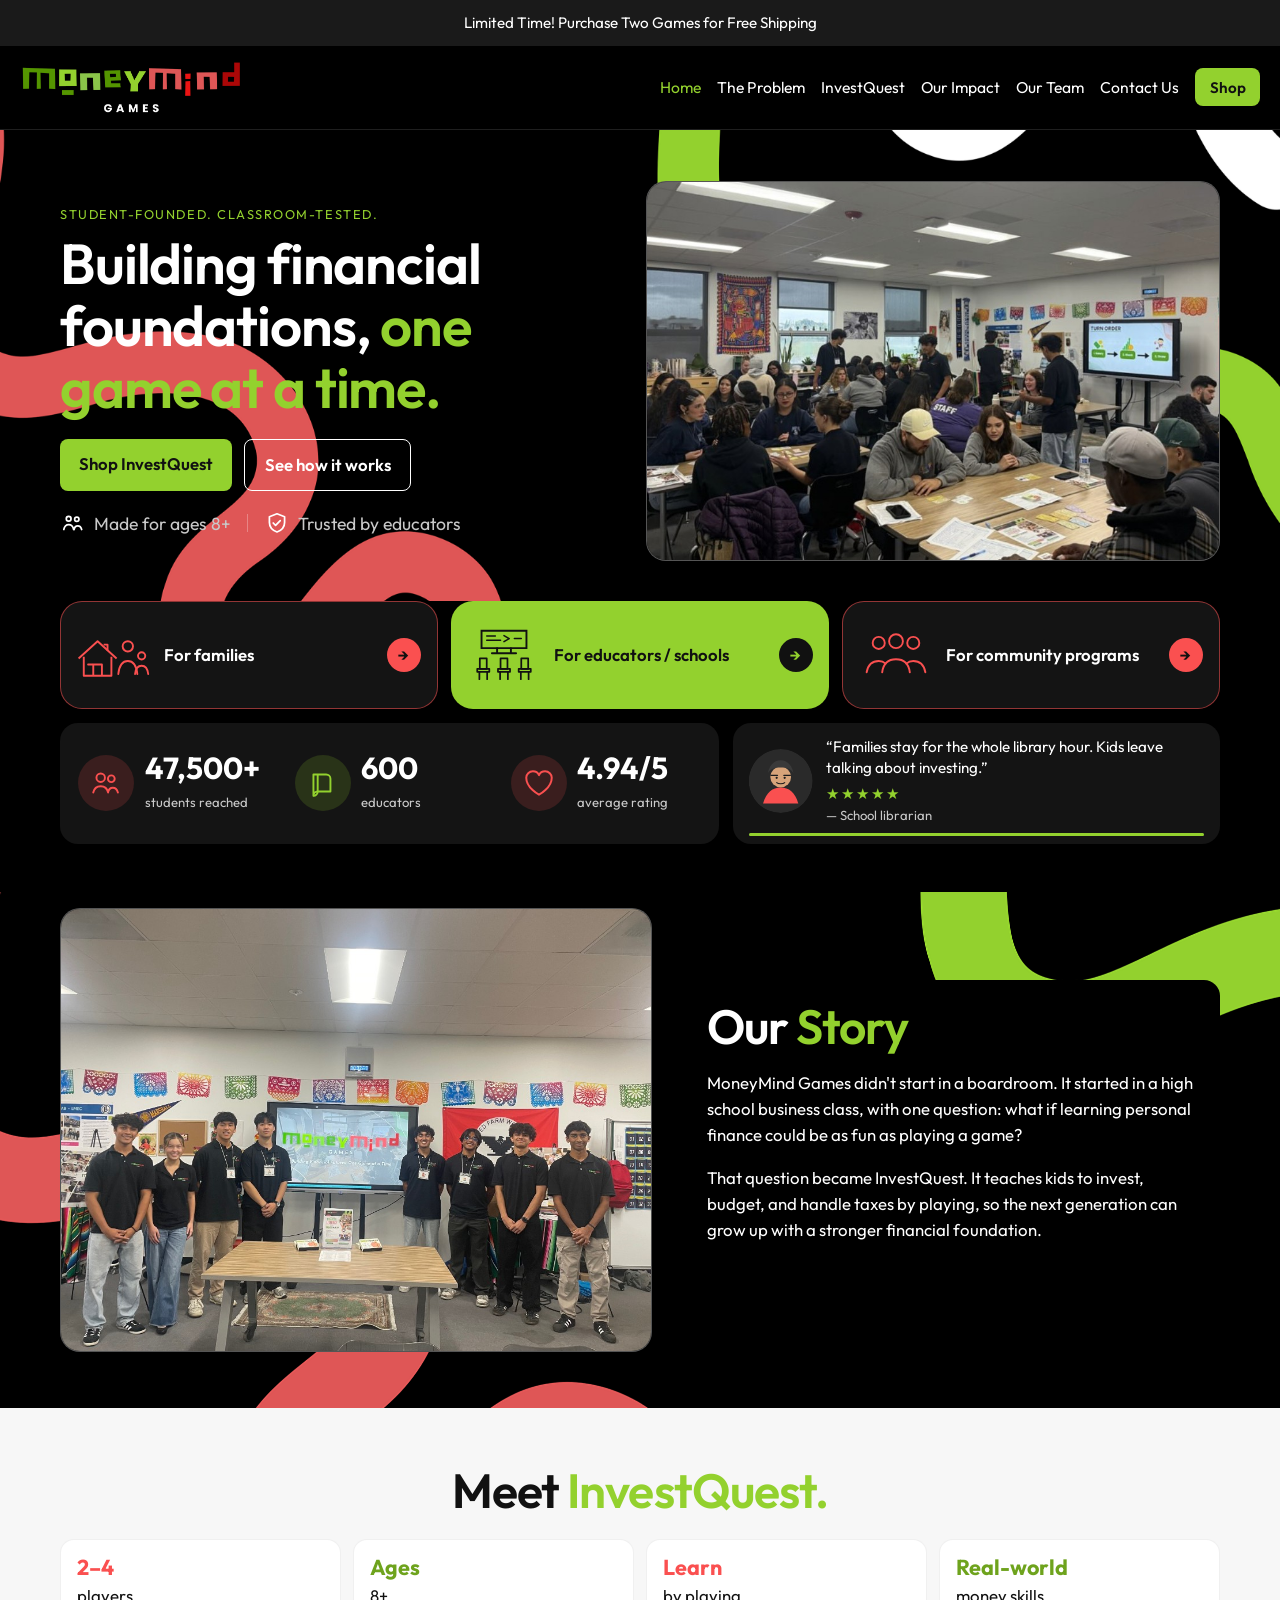
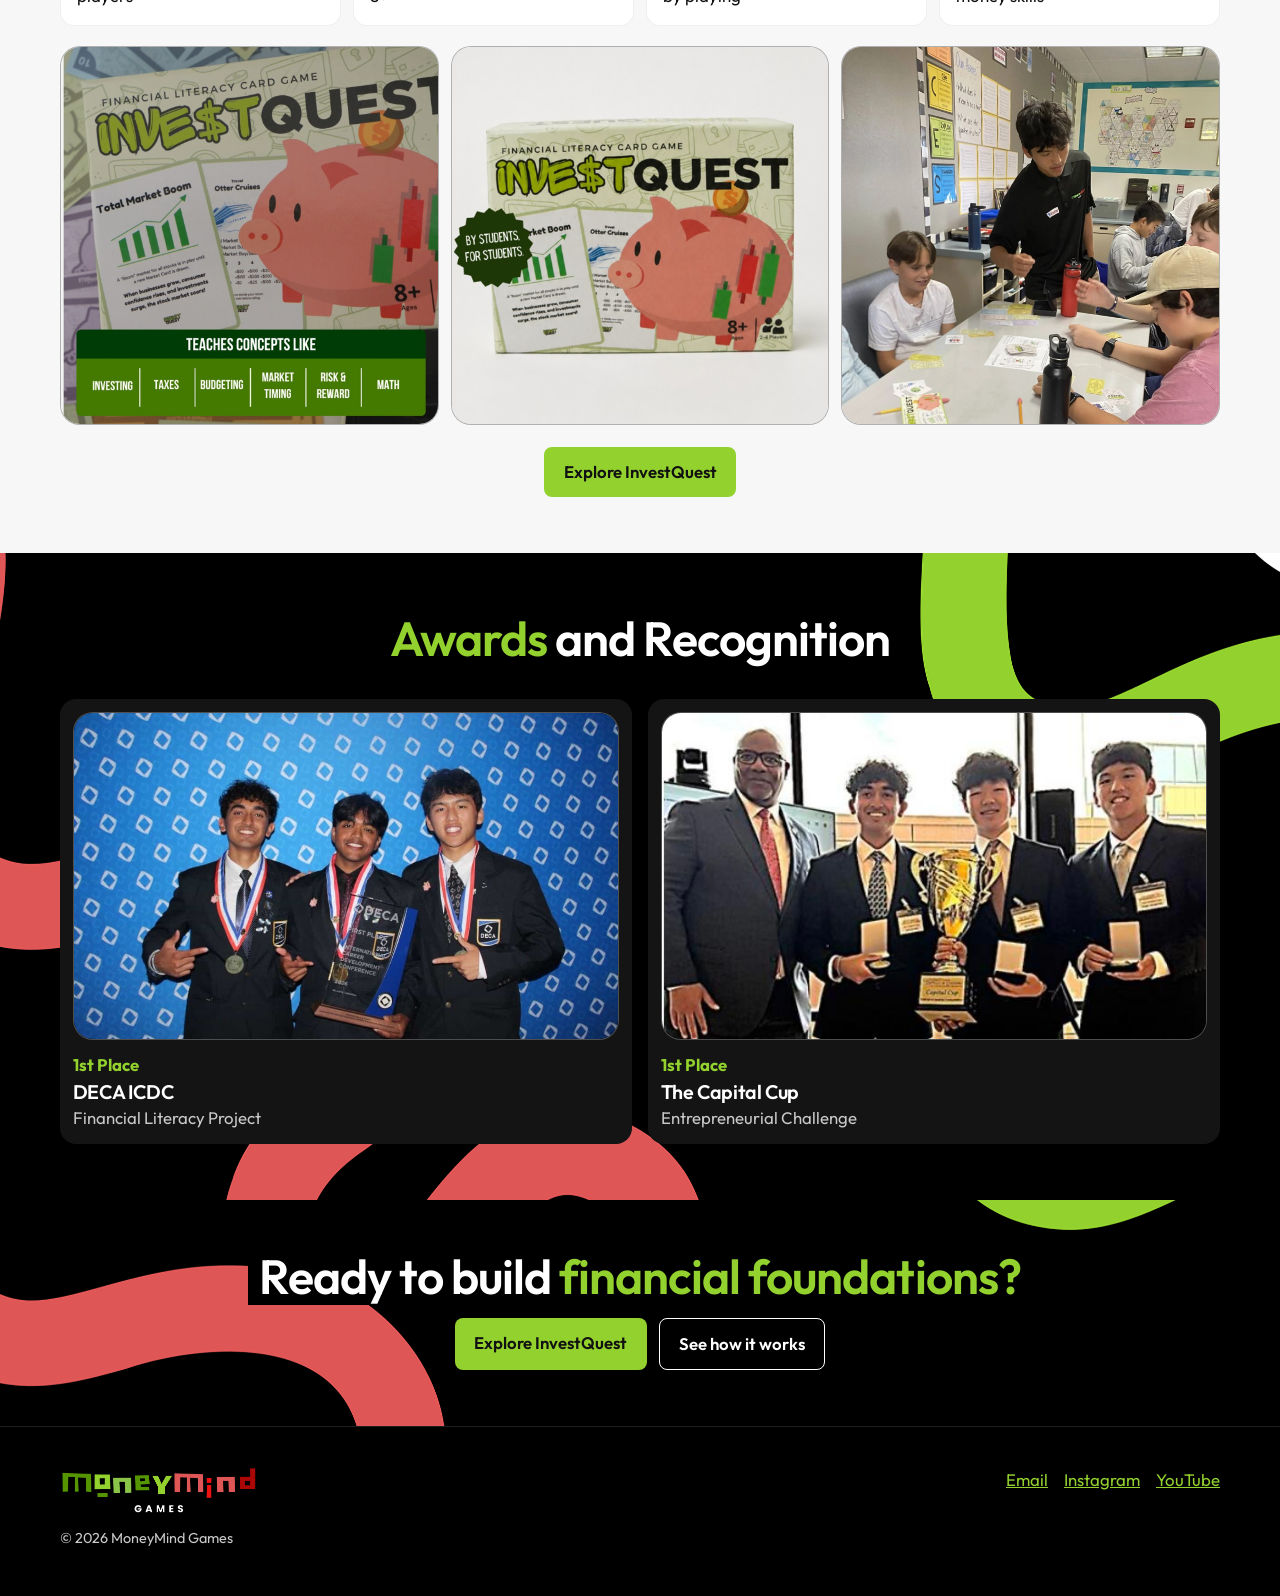
==== commit 090707a6: "Add the shop, contact paths, and program photos so this site can replace the live homepage. Co-autho" ====
--- a/index.html
+++ b/index.html
@@ -9,10 +9,10 @@
     <link rel="preconnect" href="https://fonts.googleapis.com" />
     <link rel="preconnect" href="https://fonts.gstatic.com" crossorigin />
     <link href="https://fonts.googleapis.com/css2?family=Outfit:wght@400;600;700&display=swap" rel="stylesheet" />
-    <link rel="stylesheet" href="styles.css?v=8" />
+    <link rel="stylesheet" href="styles.css?v=51" />
   </head>
   <body class="home">
-    <div class="promo">Purchase Two Games for Free Shipping</div>
+    <div class="promo">Limited Time! Purchase Two Games for Free Shipping</div>
     <header class="site-header">
       <a class="logo" href="index.html"><img src="assets/logo.png" alt="MoneyMind Games" /></a>
       <button class="nav-toggle" type="button" aria-expanded="false" aria-controls="site-nav">Menu</button>
@@ -23,7 +23,7 @@
         <a href="impact.html">Our Impact</a>
         <a href="our-team.html">Our Team</a>
         <a href="contact.html">Contact Us</a>
-        <a class="btn" href="investquest.html#buy">Shop</a>
+        <a class="btn" href="product.html">Shop</a>
       </nav>
     </header>
 
@@ -33,7 +33,7 @@
           <p class="kicker">Student-founded. Classroom-tested.</p>
           <h1>Building financial foundations, <span class="green">one game at a time.</span></h1>
           <div class="actions">
-            <a class="btn" href="investquest.html#buy">Shop InvestQuest</a>
+            <a class="btn" href="product.html">Shop InvestQuest</a>
             <a class="btn ghost" href="investquest.html#how-to-play">See how it works</a>
           </div>
           <p class="trust-line">
@@ -48,9 +48,7 @@
             </span>
           </p>
         </div>
-        <!-- Replace this frame with your photo:
-             <img class="photo-slot" src="assets/students-playing.jpg" alt="Students playing InvestQuest" /> -->
-        <div class="photo-slot" role="img" aria-label="Space for a photo of students playing the game"></div>
+        <img class="photo-slot" src="assets/home-hero.webp" alt="Students and facilitators playing InvestQuest in a classroom, with the turn order on the screen" />
       </div>
     </section>
 
@@ -73,7 +71,7 @@
           <span class="path-label">For families</span>
           <span class="path-arrow" aria-hidden="true">→</span>
         </a>
-        <a class="path-green" href="contact.html">
+        <a class="path-green" href="contact.html#educator">
           <span class="path-icon" aria-hidden="true">
             <svg viewBox="0 0 88 64">
               <path d="M18 4h52v20H18V4Z" fill="none" stroke="currentColor" stroke-width="2.2"/>
@@ -205,9 +203,7 @@
 
     <section class="home-story">
       <div class="wrap story-grid">
-        <!-- Replace with your photo:
-             <img class="photo-slot" src="assets/our-story.jpg" alt="Our story" /> -->
-        <div class="photo-slot" role="img" aria-label="Space for an Our Story photo"></div>
+        <img class="photo-slot" src="assets/home-story.jpg" alt="The MoneyMind Games team standing in front of a presentation of the logo" />
         <div>
           <h2>Our <span class="green">Story</span></h2>
           <p>MoneyMind Games didn't start in a boardroom. It started in a high school business class, with one question: what if learning personal finance could be as fun as playing a game?</p>
@@ -226,11 +222,9 @@
           <article><span class="fact-green">Real-world</span> money skills</article>
         </div>
         <div class="product-shots">
-          <!-- Replace each frame with an image, for example:
-               <img class="photo-slot photo-slot-light" src="assets/investquest-1.jpg" alt="InvestQuest" /> -->
-          <div class="photo-slot photo-slot-light" role="img" aria-label="Space for an InvestQuest photo"></div>
-          <div class="photo-slot photo-slot-light" role="img" aria-label="Space for an InvestQuest photo"></div>
-          <div class="photo-slot photo-slot-light" role="img" aria-label="Space for an InvestQuest photo"></div>
+          <img class="photo-slot photo-slot-light" src="assets/home-iq-1.png" alt="InvestQuest box and cards, with the concepts the game teaches" />
+          <img class="photo-slot photo-slot-light" src="assets/home-iq-2.png" alt="The InvestQuest game box, made by students for students" />
+          <img class="photo-slot photo-slot-light" src="assets/home-iq-3.png" alt="A MoneyMind facilitator guiding students through a round of InvestQuest" />
         </div>
         <p class="product-action"><a class="btn" href="investquest.html">Explore InvestQuest</a></p>
       </div>
@@ -241,17 +235,13 @@
         <h2><span class="green">Awards</span> and Recognition</h2>
         <div class="award-row">
           <article>
-            <!-- Replace with an award photo:
-                 <img class="photo-slot photo-slot-short" src="assets/award-deca.jpg" alt="DECA ICDC award" /> -->
-            <div class="photo-slot photo-slot-short" role="img" aria-label="Space for the DECA ICDC award photo"></div>
+            <img class="photo-slot photo-slot-short" src="assets/award-deca.jpg" alt="Three students holding a first-place DECA ICDC award" />
             <p class="place">1st Place</p>
             <h3>DECA ICDC</h3>
             <p>Financial Literacy Project</p>
           </article>
           <article>
-            <!-- Replace with an award photo:
-                 <img class="photo-slot photo-slot-short" src="assets/award-capital-cup.jpg" alt="The Capital Cup award" /> -->
-            <div class="photo-slot photo-slot-short" role="img" aria-label="Space for The Capital Cup award photo"></div>
+            <img class="photo-slot photo-slot-short" src="assets/award-capital.jpg" alt="The team with The Capital Cup trophy" />
             <p class="place">1st Place</p>
             <h3>The Capital Cup</h3>
             <p>Entrepreneurial Challenge</p>
@@ -273,7 +263,7 @@
     <footer class="site-footer">
       <div class="wrap footer-row">
         <div>
-          <strong>MoneyMind Games</strong>
+          <a class="logo" href="index.html"><img src="assets/logo.png" alt="MoneyMind Games" /></a>
           <p class="fine">© 2026 MoneyMind Games</p>
         </div>
         <div class="socials">
--- a/styles.css
+++ b/styles.css
@@ -298,6 +298,8 @@
   padding: 2.5rem 0 2rem;
   color: var(--muted);
 }
+
+.site-footer .logo img { height: 46px; }
 
 .footer-row {
   display: flex;
@@ -405,7 +407,28 @@
   height: 100%;
   min-height: 380px;
   object-fit: cover;
+  object-position: center 40%;
   border-style: solid;
+  display: block;
+}
+
+img.photo-slot.photo-slot-light {
+  min-height: 0;
+  height: auto;
+  aspect-ratio: 1 / 1;
+  object-fit: cover;
+  object-position: center;
+  background: #f3f3f3;
+}
+
+img.photo-slot.photo-slot-short {
+  min-height: 0;
+  width: 100%;
+  height: auto;
+  aspect-ratio: 5 / 3;
+  object-fit: cover;
+  object-position: center;
+  background: #0a0a0a;
 }
 
 .path-row {
@@ -817,21 +840,26 @@
   justify-content: center;
   min-height: calc(100svh - var(--header) - 2.8rem);
   padding: 2.5rem 0 5.5rem;
+  background:
+    linear-gradient(90deg, rgba(0, 0, 0, 0.38) 0%, rgba(0, 0, 0, 0.44) 46%, rgba(0, 0, 0, 0.64) 100%),
+    linear-gradient(180deg, rgba(0, 0, 0, 0.58), rgba(0, 0, 0, 0.46) 45%, rgba(0, 0, 0, 0.66)),
+    url("assets/problem-hero.webp") center 42% / cover no-repeat;
 }
 
 .prob-hero-grid {
   display: grid;
-  grid-template-columns: 1.35fr 0.7fr;
-  gap: 3rem;
+  grid-template-columns: 1.05fr 0.95fr;
+  gap: 2.5rem;
   align-items: center;
 }
 
 .prob-hero-aside {
   margin: 0;
-  color: var(--muted);
-  font-size: 1.2rem;
-  line-height: 1.45;
-  max-width: 22rem;
+  color: #f2f2f2;
+  font-size: clamp(1.45rem, 2.15vw, 1.85rem);
+  line-height: 1.4;
+  max-width: none;
+  text-shadow: 0 2px 18px rgba(0, 0, 0, 0.55);
 }
 
 .prob-scroll {
@@ -896,6 +924,14 @@
     #0c0c0c;
 }
 
+img.prob-frame {
+  width: 100%;
+  display: block;
+  object-fit: cover;
+  object-position: center 42%;
+  padding: 0;
+}
+
 .prob-frame svg { width: 54px; height: 54px; }
 
 .prob-frame span {
@@ -1059,8 +1095,8 @@
 .cost-row .cost-red { border-color: rgba(250, 80, 80, 0.75); }
 
 .cost-icon {
-  width: 58px;
-  height: 58px;
+  width: 64px;
+  height: 64px;
   display: grid;
   place-items: center;
   border-radius: 16px;
@@ -1076,7 +1112,7 @@
   border-color: rgba(250, 80, 80, 0.45);
 }
 
-.cost-icon svg { width: 30px; height: 30px; }
+.cost-icon svg { width: 46px; height: 46px; }
 
 .cost-row h3 { margin: 0 0 0.45rem; font-size: 1.35rem; }
 
@@ -1175,3 +1211,1147 @@
     padding-left: 0;
   }
 }
+
+.invest h1,
+.invest h2 { font-weight: 700; line-height: 1.05; }
+
+.invest h1 {
+  font-size: clamp(2.6rem, 4.8vw, 4.4rem);
+  margin: 0;
+}
+
+.invest h2 { font-size: clamp(2.2rem, 4.2vw, 3.5rem); margin: 0; }
+
+.iq-hero {
+  position: relative;
+  display: flex;
+  flex-direction: column;
+  justify-content: center;
+  min-height: calc(100svh - var(--header) - 2.8rem);
+  padding: 2.5rem 0 5.5rem;
+  background:
+    linear-gradient(90deg, rgba(0, 0, 0, 0.62) 0%, rgba(0, 0, 0, 0.48) 48%, rgba(0, 0, 0, 0.66) 100%),
+    linear-gradient(180deg, rgba(0, 0, 0, 0.55), rgba(0, 0, 0, 0.42) 46%, rgba(0, 0, 0, 0.68)),
+    #111 url("assets/investquest-hero.png") center / cover no-repeat;
+}
+
+.iq-hero-grid {
+  display: grid;
+  grid-template-columns: 1.15fr 0.85fr;
+  gap: 2.5rem;
+  align-items: center;
+}
+
+.iq-aside {
+  margin: 0;
+  color: #f2f2f2;
+  font-size: clamp(1.25rem, 1.8vw, 1.55rem);
+  line-height: 1.4;
+  text-shadow: 0 2px 16px rgba(0, 0, 0, 0.55);
+}
+
+.iq-field { position: relative; }
+
+.iq-fit,
+.iq-works,
+.iq-learn,
+.iq-media,
+.iq-close {
+  position: relative;
+  z-index: 1;
+}
+
+.iq-fit { padding: 4.8rem 0 2rem; }
+
+.iq-rule { display: flex; align-items: center; gap: 0.7rem; }
+.iq-rule::before {
+  content: "";
+  width: 1.6rem;
+  height: 3px;
+  border-radius: 99px;
+  background: var(--green);
+}
+
+.iq-fit-head,
+.iq-learn-head {
+  display: grid;
+  grid-template-columns: 1.3fr 0.7fr;
+  gap: 2rem;
+  align-items: end;
+  margin-bottom: 2rem;
+}
+
+.iq-fit-head p,
+.iq-sub { margin: 0.8rem 0 0; color: var(--muted); font-size: 1.15rem; }
+
+.iq-fit-row {
+  display: grid;
+  grid-template-columns: repeat(3, 1fr);
+  gap: 1rem;
+}
+
+.iq-fit-row article {
+  background: #101010;
+  border: 1.5px solid rgba(147, 209, 46, 0.75);
+  border-radius: 22px;
+  padding: 0.7rem 0.7rem 1.1rem;
+  display: flex;
+  flex-direction: column;
+  gap: 0.9rem;
+}
+
+.iq-frame {
+  aspect-ratio: 16 / 9;
+  border-radius: 14px;
+  background: #1b1b1b;
+  border: 1px solid rgba(255, 255, 255, 0.08);
+  display: grid;
+  place-items: center;
+  color: rgba(255, 255, 255, 0.45);
+  letter-spacing: 0.14em;
+  text-transform: uppercase;
+  font-size: 0.72rem;
+}
+
+img.iq-frame {
+  width: 100%;
+  display: block;
+  object-fit: cover;
+  object-position: center 40%;
+}
+
+.iq-fit-copy { position: relative; padding: 0 0.45rem; min-height: 7.2rem; }
+.iq-fit-copy h3 { margin: 0 0 0.35rem; font-size: 1.45rem; }
+.iq-fit-copy p { margin: 0; color: var(--muted); max-width: 16rem; }
+
+.iq-mark {
+  position: absolute;
+  right: 0.2rem;
+  bottom: 0;
+  width: 52px;
+  height: 52px;
+  color: var(--green);
+}
+
+.iq-mark-red { color: var(--red); }
+
+.iq-fit-row .iq-btn { margin: 0 0.45rem; align-self: flex-start; }
+
+.iq-btn { border-radius: 999px; }
+.iq-btn-red { background: var(--red); color: #fff; }
+
+.iq-works { padding: 4.5rem 0 5.5rem; }
+
+.iq-works-grid {
+  display: grid;
+  grid-template-columns: 0.9fr 1.1fr;
+  gap: 2.5rem;
+  align-items: center;
+}
+
+.iq-steps {
+  list-style: none;
+  margin: 1.8rem 0 0;
+  padding: 0;
+  display: grid;
+  gap: 1.35rem;
+}
+
+.iq-steps li {
+  display: grid;
+  grid-template-columns: auto 1fr auto;
+  gap: 0.9rem;
+  align-items: center;
+}
+
+.iq-num {
+  width: 46px;
+  height: 46px;
+  border-radius: 50%;
+  display: grid;
+  place-items: center;
+  background: var(--green);
+  color: #111;
+  font-weight: 700;
+  font-size: 1.25rem;
+}
+
+.iq-num-red { background: var(--red); color: #fff; }
+
+.iq-steps h3 { margin: 0 0 0.15rem; font-size: 1.2rem; }
+.iq-steps p { margin: 0; color: var(--muted); font-size: 0.98rem; }
+.iq-steps svg { width: 58px; height: 58px; color: #fff; }
+
+.iq-video-wrap { position: relative; }
+
+.iq-screen {
+  border: 2px solid var(--green);
+  border-radius: 22px;
+  overflow: hidden;
+  background: #000;
+  aspect-ratio: 16 / 10;
+}
+
+.iq-screen iframe { width: 100%; height: 100%; border: 0; display: block; }
+
+.iq-learn { padding: 2rem 0 2.5rem; }
+
+.iq-media { padding: 1.5rem 0 3.5rem; }
+.iq-media h2 { margin-bottom: 1.4rem; }
+
+.iq-media-row {
+  display: grid;
+  grid-template-columns: repeat(3, 1fr);
+  gap: 1rem;
+}
+
+.iq-media-row h3 { margin: 0.85rem 0 0; font-size: 1.2rem; }
+
+.iq-close-frame {
+  align-self: stretch;
+  aspect-ratio: auto;
+  height: auto;
+  min-height: 240px;
+}
+
+img.iq-frame.iq-close-frame {
+  width: 100%;
+  min-height: 320px;
+  object-fit: contain;
+  object-position: center;
+  background: #f4f4f4;
+}
+
+.iq-badge {
+  justify-self: end;
+  margin: 0;
+  background: #141414;
+  border-radius: 14px;
+  padding: 0.85rem 1rem;
+  font-weight: 700;
+  font-size: 1.15rem;
+  line-height: 1.25;
+  transform: rotate(3deg);
+}
+
+.iq-path {
+  position: relative;
+  display: grid;
+  grid-template-columns: repeat(5, 1fr);
+  gap: 0.8rem;
+  text-align: center;
+  margin-top: 1rem;
+}
+
+.iq-path::before {
+  content: "";
+  position: absolute;
+  left: 8%;
+  right: 8%;
+  top: 106px;
+  height: 3px;
+  background: var(--green);
+  border-radius: 99px;
+}
+
+.iq-path article { position: relative; z-index: 1; }
+.iq-path h3 { margin: 0.7rem 0 0.25rem; font-size: 1.15rem; }
+.iq-path p { margin: 0 auto; color: var(--muted); font-size: 0.92rem; max-width: 12rem; }
+
+.iq-blob {
+  width: 92px;
+  height: 84px;
+  margin: 0 auto 0.7rem;
+  display: grid;
+  place-items: center;
+  background: var(--green);
+  color: #111;
+  border-radius: 46% 54% 48% 52%;
+}
+
+.iq-blob svg { width: 48px; height: 48px; }
+.iq-blob-red { background: var(--red); color: #fff; }
+
+.iq-dot {
+  width: 28px;
+  height: 28px;
+  margin: 0 auto;
+  display: grid;
+  place-items: center;
+  border-radius: 50%;
+  background: #fff;
+  color: #111;
+  font-weight: 700;
+  font-size: 0.85rem;
+}
+
+.iq-close { padding: 1rem 0 4.5rem; }
+
+.iq-close-panel {
+  background: #141414;
+  border-radius: 28px;
+  padding: 2.2rem 2rem;
+  display: grid;
+  grid-template-columns: 1.05fr 0.95fr;
+  gap: 2rem;
+  align-items: center;
+}
+
+.iq-close-panel p { margin: 0.8rem 0 0; color: var(--muted); font-size: 1.15rem; }
+
+.iq-actions { display: flex; flex-wrap: wrap; gap: 0.7rem; margin-top: 1.3rem; }
+
+.iq-facts {
+  list-style: none;
+  display: flex;
+  flex-wrap: wrap;
+  gap: 0.9rem 1.2rem;
+  margin: 1.3rem 0 0;
+  padding: 0;
+  color: var(--fg);
+  font-weight: 600;
+}
+
+.iq-facts li { display: inline-flex; align-items: center; gap: 0.4rem; }
+.iq-facts svg { width: 22px; height: 22px; color: var(--green); }
+.iq-facts .iq-class { width: 26px; height: 22px; }
+
+@media (max-width: 860px) {
+  .iq-hero { min-height: 0; padding: 2.2rem 0 2.5rem; }
+  .iq-hero .prob-scroll { position: static; transform: none; margin: 1.6rem auto 0; }
+  .iq-hero-grid,
+  .iq-fit-head,
+  .iq-learn-head,
+  .iq-works-grid,
+  .iq-fit-row,
+  .iq-close-panel,
+  .iq-media-row,
+  .iq-path { grid-template-columns: 1fr; }
+  .iq-badge { justify-self: start; transform: none; }
+  .iq-path::before { display: none; }
+  .iq-fit-copy { min-height: 0; }
+  .iq-mark { position: static; display: block; margin-top: 0.6rem; }
+}
+
+.impact h1,
+.impact h2 { font-weight: 700; line-height: 0.98; }
+
+.impact h1 {
+  font-size: clamp(2.5rem, 4.6vw, 4.35rem);
+  margin: 0;
+}
+
+.impact-hero {
+  position: relative;
+  background:
+    linear-gradient(90deg, rgba(0, 0, 0, 0.72) 0%, rgba(0, 0, 0, 0.55) 46%, rgba(0, 0, 0, 0.7) 100%),
+    linear-gradient(180deg, rgba(0, 0, 0, 0.62), rgba(0, 0, 0, 0.5) 42%, rgba(0, 0, 0, 0.72)),
+    url("assets/impact-banner.jpg") center 42% / cover no-repeat;
+}
+
+.impact-stage {
+  position: relative;
+  z-index: 1;
+  overflow-x: clip;
+  padding: 4.2rem 0 3.6rem;
+}
+
+.impact-panel {
+  display: none;
+  grid-template-columns: 0.86fr 1.14fr;
+  gap: 2.2rem 2.8rem;
+  align-items: stretch;
+}
+
+.impact-panel:not([hidden]) { display: grid; }
+
+.impact-kicker {
+  margin: 0 0 0.85rem;
+  color: #ececec;
+  letter-spacing: 0.2em;
+  text-transform: uppercase;
+  font-size: 0.78rem;
+  font-weight: 600;
+}
+
+.impact-copy { position: relative; display: flex; flex-direction: column; min-width: 0; }
+
+.impact-copy h2 {
+  margin: 0;
+  max-width: 8.2em;
+  font-size: clamp(3.1rem, 5.4vw, 5rem);
+  letter-spacing: -0.03em;
+}
+
+.impact-copy > p:not(.impact-kicker):not(.impact-index) {
+  margin: 1.15rem 0 0;
+  max-width: 28rem;
+  color: #e7e7e7;
+  font-size: 1.12rem;
+}
+
+.impact-index {
+  position: relative;
+  z-index: 1;
+  width: fit-content;
+  margin: auto 0 0;
+  padding-top: 1.4rem;
+  color: var(--green);
+  font-size: clamp(7.8rem, 14vw, 10.8rem);
+  font-weight: 700;
+  line-height: 0.78;
+  letter-spacing: -0.05em;
+}
+
+.impact-photos {
+  position: relative;
+  display: grid;
+  grid-template-columns: 1fr 1fr;
+  gap: 0.9rem;
+  min-width: 0;
+}
+
+.impact-photo {
+  position: relative;
+  z-index: 1;
+  aspect-ratio: 1.12 / 1;
+  display: grid;
+  place-items: center;
+  border-radius: 22px;
+  background: #242424;
+  color: rgba(255, 255, 255, 0.78);
+  text-align: center;
+  letter-spacing: 0.16em;
+  text-transform: uppercase;
+  font-size: 0.78rem;
+  font-weight: 600;
+  line-height: 1.35;
+}
+
+.impact-photo img {
+  position: absolute;
+  inset: 0;
+  width: 100%;
+  height: 100%;
+  object-fit: cover;
+  object-position: center 40%;
+  border-radius: inherit;
+}
+
+.impact-sticker {
+  position: absolute;
+  z-index: 2;
+  background: var(--green);
+  color: #141414;
+  font-weight: 700;
+  font-size: 1.65rem;
+  letter-spacing: 0;
+  text-transform: none;
+  line-height: 1;
+  padding: 0.7rem 1.05rem;
+  border-radius: 12px;
+}
+
+.impact-sticker.at-a { top: -0.95rem; left: -0.45rem; transform: rotate(-8deg); }
+.impact-sticker.at-b { top: -1rem; right: -0.2rem; transform: rotate(7deg); }
+.impact-sticker.at-c { bottom: -0.95rem; left: -0.35rem; transform: rotate(-6deg); }
+
+.impact-scribble {
+  position: absolute;
+  pointer-events: none;
+}
+
+.impact-scribble-loop {
+  z-index: 2;
+  width: 84px;
+  right: -28px;
+  bottom: -28px;
+  color: var(--red);
+}
+
+#impact-panel-0 .impact-photo:nth-child(1) { background: #2a5a32; }
+#impact-panel-0 .impact-photo:nth-child(2) { background: #3e7a40; }
+#impact-panel-0 .impact-photo:nth-child(3) { background: #1e4630; }
+#impact-panel-0 .impact-photo:nth-child(4) { background: #4d8f4a; }
+
+#impact-panel-1 .impact-photo:nth-child(1) { background: #1d4e78; }
+#impact-panel-1 .impact-photo:nth-child(2) { background: #2f6ea3; }
+#impact-panel-1 .impact-photo:nth-child(3) { background: #163a5c; }
+#impact-panel-1 .impact-photo:nth-child(4) { background: #4a8ec4; }
+
+#impact-panel-2 .impact-photo:nth-child(1) { background: #7a3040; }
+#impact-panel-2 .impact-photo:nth-child(2) { background: #a34548; }
+#impact-panel-2 .impact-photo:nth-child(3) { background: #5c2434; }
+#impact-panel-2 .impact-photo:nth-child(4) { background: #c46a4a; }
+
+.impact-switch {
+  display: flex;
+  align-items: center;
+  justify-content: center;
+  gap: 0.85rem;
+  margin-top: 2.6rem;
+}
+
+.impact-switch [role="tab"] {
+  display: inline-flex;
+  align-items: center;
+  gap: 0.55rem;
+  padding: 0;
+  border: 0;
+  background: transparent;
+  color: #cfcfcf;
+  font: inherit;
+  font-weight: 600;
+  cursor: pointer;
+}
+
+.impact-dot {
+  width: 34px;
+  height: 34px;
+  display: grid;
+  place-items: center;
+  border-radius: 50%;
+  background: #d5d5d5;
+  color: #3a3a3a;
+  font-size: 0.72rem;
+  font-weight: 700;
+}
+
+.impact-switch [aria-selected="true"] { color: #fff; }
+
+.impact-switch [aria-selected="true"] .impact-dot {
+  background: var(--green);
+  color: #141414;
+}
+
+.impact-label { position: relative; }
+
+.impact-switch [aria-selected="true"] .impact-label {
+  text-decoration: underline;
+  text-decoration-color: var(--green);
+  text-decoration-thickness: 2px;
+  text-underline-offset: 5px;
+}
+
+.impact-rail {
+  position: relative;
+  flex: 1 1 4.5rem;
+  max-width: 7.5rem;
+  height: 28px;
+  padding: 0;
+  border: 0;
+  background: transparent;
+  cursor: pointer;
+}
+
+.impact-rail::before {
+  content: "";
+  position: absolute;
+  left: 0;
+  right: 0;
+  top: 50%;
+  height: 2px;
+  transform: translateY(-50%);
+  background: rgba(255, 255, 255, 0.38);
+}
+
+.impact-rail span {
+  position: absolute;
+  left: 0;
+  top: 50%;
+  height: 2px;
+  width: 0;
+  transform: translateY(-50%);
+  background: var(--green);
+}
+
+.impact-rail.is-filled span { width: 100%; }
+.impact-rail.is-filling span { animation: impact-fill 7s linear forwards; }
+
+.impact-stage.is-paused .impact-rail.is-filling span { animation-play-state: paused; }
+
+.impact-stage .wrap { position: relative; }
+
+.impact-panel.is-leave {
+  position: absolute;
+  inset: 0 0 auto;
+  z-index: 2;
+  display: grid;
+  width: 100%;
+  pointer-events: none;
+}
+
+.impact-panel.is-leave .impact-copy { visibility: hidden; }
+
+.impact-panel.is-leave .impact-photos {
+  animation: impact-out 0.34s cubic-bezier(0.4, 0, 1, 1) forwards;
+}
+
+.impact-panel.is-enter .impact-photos {
+  animation: impact-in 0.34s cubic-bezier(0.16, 0.84, 0.32, 1);
+}
+
+@keyframes impact-out {
+  from { transform: translateX(0); }
+  to { transform: translateX(112%); }
+}
+
+@keyframes impact-in {
+  from { transform: translateX(-112%); }
+  to { transform: translateX(0); }
+}
+
+@keyframes impact-fill {
+  from { width: 0; }
+  to { width: 100%; }
+}
+
+@media (prefers-reduced-motion: reduce) {
+  .impact-rail.is-filling span,
+  .impact-panel.is-leave .impact-photos,
+  .impact-panel.is-enter .impact-photos { animation: none; }
+}
+
+@media (max-width: 860px) {
+  .impact-hero { min-height: 0; padding: 2.2rem 0 2.5rem; }
+  .impact-hero .prob-scroll { position: static; transform: none; margin: 1.6rem auto 0; }
+  .impact-panel:not([hidden]) { grid-template-columns: 1fr; }
+  .impact-copy h2 { max-width: none; }
+  .impact-index { font-size: 7.6rem; }
+  .impact-switch {
+    flex-wrap: nowrap;
+    justify-content: flex-start;
+    overflow-x: auto;
+    gap: 0.65rem;
+    padding-bottom: 0.35rem;
+  }
+  .impact-switch [role="tab"] { flex: none; font-size: 0.95rem; }
+  .impact-rail { flex: 1 0 2.4rem; max-width: 3.4rem; }
+  .impact-dot { width: 30px; height: 30px; }
+}
+
+.team h1,
+.team h2 { font-weight: 700; line-height: 1.05; }
+
+.team h1 {
+  font-size: clamp(2.6rem, 4.8vw, 4.4rem);
+  margin: 0 0 0.8rem;
+}
+
+.team h2 { font-size: clamp(2.2rem, 4.2vw, 3.5rem); margin: 0 0 0.8rem; }
+
+.team-hero,
+.team-mission,
+.team-officers {
+  position: relative;
+  z-index: 1;
+}
+
+.team-hero-grid {
+  display: grid;
+  grid-template-columns: 1.05fr 0.95fr;
+  gap: 2.5rem;
+  align-items: center;
+}
+
+.team-hero-grid img {
+  width: 100%;
+  border-radius: 22px;
+  object-fit: cover;
+}
+
+.team-hero-grid p:last-child {
+  margin: 0;
+  color: #f2f2f2;
+  font-size: 1.15rem;
+  line-height: 1.45;
+  max-width: 36rem;
+}
+
+.team .people { grid-template-columns: repeat(2, minmax(0, 360px)); }
+
+.person h3 a {
+  text-decoration: underline;
+  text-underline-offset: 0.16em;
+}
+
+.person h3 a:hover { color: var(--green); }
+
+@media (max-width: 860px) {
+  .team-hero-grid,
+  .team .people { grid-template-columns: 1fr; }
+}
+
+.ig-feed { margin-top: 2.6rem; }
+
+.ig-feed-head {
+  display: flex;
+  align-items: baseline;
+  justify-content: space-between;
+  gap: 1rem;
+  margin-bottom: 0.9rem;
+}
+
+.ig-feed-head a {
+  color: var(--green);
+  font-weight: 600;
+  text-decoration: none;
+}
+
+.ig-viewport { overflow: hidden; }
+
+.ig-track {
+  display: flex;
+  gap: 0.9rem;
+  transition: transform 0.55s ease;
+}
+
+.ig-card {
+  flex: 0 0 calc((100% - 1.8rem) / 3);
+  border-radius: 16px;
+  overflow: hidden;
+}
+
+.ig-card img {
+  width: 100%;
+  aspect-ratio: 1;
+  object-fit: cover;
+}
+
+.ig-controls {
+  display: flex;
+  justify-content: flex-end;
+  gap: 0.5rem;
+  margin-top: 0.85rem;
+}
+
+.ig-controls button {
+  width: 38px;
+  height: 38px;
+  display: grid;
+  place-items: center;
+  border-radius: 999px;
+  border: 1px solid var(--line);
+  background: transparent;
+  color: var(--fg);
+  cursor: pointer;
+}
+
+.ig-controls button:hover { border-color: var(--green); color: var(--green); }
+
+.ig-controls svg { width: 18px; height: 18px; }
+
+@media (max-width: 860px) {
+  .ig-card { flex-basis: 100%; }
+}
+
+@media (prefers-reduced-motion: reduce) {
+  .ig-track { transition: none; }
+}
+
+.contact { --max: 1160px; }
+
+.contact h1,
+.contact h2 { font-weight: 700; line-height: 1.05; }
+
+.contact h1 {
+  font-size: clamp(2.6rem, 4.8vw, 4.4rem);
+  margin: 0;
+}
+
+.contact h2 { font-size: clamp(2rem, 3.6vw, 3rem); margin: 0 0 0.8rem; }
+
+.contact-hero,
+.contact-stage {
+  position: relative;
+  z-index: 1;
+}
+
+.contact-hero { padding-bottom: 1.2rem; }
+
+.contact-hero-grid {
+  display: grid;
+  grid-template-columns: 1.15fr 0.85fr;
+  gap: 2rem;
+  align-items: end;
+}
+
+.contact-hero-grid > p {
+  margin: 0;
+  color: #f2f2f2;
+  font-size: clamp(1.15rem, 1.7vw, 1.4rem);
+  line-height: 1.4;
+}
+
+.contact-stage { padding-top: 0.4rem; }
+
+.contact-roles {
+  display: grid;
+  grid-template-columns: repeat(4, 1fr);
+  gap: 0.75rem;
+}
+
+.contact-role {
+  display: flex;
+  flex-direction: column;
+  align-items: flex-start;
+  gap: 0.35rem;
+  min-height: 168px;
+  padding: 1rem 1rem 1.1rem;
+  text-align: left;
+  color: inherit;
+  font: inherit;
+  background: #101010;
+  border: 1.5px solid rgba(255, 255, 255, 0.14);
+  border-radius: 18px;
+  cursor: pointer;
+}
+
+.contact-role-kicker {
+  color: var(--green);
+  text-transform: uppercase;
+  letter-spacing: 0.12em;
+  font-size: 0.72rem;
+  font-weight: 600;
+}
+
+.contact-role-red .contact-role-kicker { color: var(--red); }
+
+.contact-role-title {
+  font-size: 1.45rem;
+  font-weight: 700;
+  letter-spacing: -0.02em;
+  line-height: 1.1;
+}
+
+.contact-role-line {
+  color: var(--muted);
+  font-size: 0.95rem;
+  line-height: 1.4;
+}
+
+.contact-role[aria-selected="true"] {
+  border-color: var(--green);
+  background: #161616;
+}
+
+.contact-role-red[aria-selected="true"] { border-color: var(--red); }
+
+.contact-role:focus-visible {
+  outline: 2px solid var(--green);
+  outline-offset: 3px;
+}
+
+.contact-empty,
+.contact-panel {
+  margin-top: 1rem;
+  background: #101010;
+  border: 1.5px solid rgba(147, 209, 46, 0.55);
+  border-radius: 22px;
+  padding: 1.4rem 1.4rem 1.5rem;
+}
+
+.contact-empty { max-width: 40rem; }
+
+.contact-empty p:last-child { margin-bottom: 0; }
+
+.contact-empty a,
+.contact-brief a { color: var(--green); }
+
+.contact-panel[hidden] { display: none; }
+
+.contact-panel {
+  display: grid;
+  grid-template-columns: 0.86fr 1.14fr;
+  gap: 2rem 2.4rem;
+  align-items: start;
+}
+
+.contact-brief p { color: #e7e7e7; }
+
+.contact-brief ul {
+  margin: 1.1rem 0 0;
+  padding: 0;
+  list-style: none;
+  display: grid;
+  gap: 0.55rem;
+}
+
+.contact-brief li {
+  position: relative;
+  padding-left: 1rem;
+  color: var(--muted);
+}
+
+.contact-brief li::before {
+  content: "";
+  position: absolute;
+  left: 0;
+  top: 0.55em;
+  width: 0.4rem;
+  height: 0.4rem;
+  border-radius: 50%;
+  background: var(--green);
+}
+
+.contact-panel form {
+  display: grid;
+  gap: 0.75rem;
+  max-width: none;
+}
+
+.contact-panel label span { font-size: 0.92rem; }
+
+.contact-panel input,
+.contact-panel textarea,
+.contact-panel select { width: 100%; }
+
+.contact-panel select {
+  appearance: none;
+  background-image: linear-gradient(45deg, transparent 50%, var(--green) 50%), linear-gradient(135deg, var(--green) 50%, transparent 50%);
+  background-position: calc(100% - 18px) 1.05em, calc(100% - 12px) 1.05em;
+  background-size: 6px 6px, 6px 6px;
+  background-repeat: no-repeat;
+}
+
+.contact-actions {
+  display: flex;
+  flex-wrap: wrap;
+  gap: 0.7rem;
+}
+
+.contact-panel .fine { margin: 0; }
+
+.contact-panel .btn { text-align: center; }
+
+@media (max-width: 860px) {
+  .contact-hero-grid,
+  .contact-roles,
+  .contact-panel { grid-template-columns: 1fr; }
+  .contact-role { min-height: 0; }
+}
+
+.shop { --max: 1160px; }
+
+.shop h1,
+.shop h2 { font-weight: 700; line-height: 1.05; }
+
+.shop h1 {
+  font-size: clamp(2.1rem, 4vw, 3.2rem);
+  margin: 0 0 0.45rem;
+}
+
+.shop-buy,
+.shop-policies,
+.shop-checkout {
+  position: relative;
+  z-index: 1;
+}
+
+.shop-buy { padding-bottom: 1.5rem; }
+
+.shop .price {
+  color: var(--green);
+  font-size: clamp(2rem, 4vw, 2.6rem);
+  font-weight: 700;
+  margin: 0.2rem 0 0.7rem;
+}
+
+.shop-ship { margin: 0 0 0.8rem; }
+
+.shop-add {
+  display: flex;
+  flex-wrap: wrap;
+  gap: 0.75rem;
+  align-items: center;
+  margin: 1.2rem 0 0.45rem;
+}
+
+.qty {
+  display: inline-flex;
+  align-items: center;
+  border: 1px solid var(--line);
+  border-radius: 8px;
+  overflow: hidden;
+}
+
+.qty button {
+  width: 42px;
+  height: 42px;
+  border: 0;
+  background: #141414;
+  color: var(--fg);
+  font: inherit;
+  font-size: 1.3rem;
+  cursor: pointer;
+}
+
+.qty input {
+  width: 3.2rem;
+  border: 0;
+  border-radius: 0;
+  text-align: center;
+  background: #0c0c0c;
+  padding: 0.55rem 0.2rem;
+}
+
+.qty input::-webkit-outer-spin-button,
+.qty input::-webkit-inner-spin-button { appearance: none; margin: 0; }
+
+.shop-policies { padding-top: 0.5rem; }
+
+.shop-policies h2 { font-size: 1.35rem; margin: 0 0 0.45rem; }
+
+.nav-cart {
+  display: inline-flex;
+  align-items: center;
+  gap: 0.4rem;
+  border: 0;
+  background: transparent;
+  color: inherit;
+  font: inherit;
+  text-decoration: none;
+  cursor: pointer;
+}
+
+.nav-cart span,
+.cart-count {
+  display: inline-grid;
+  place-items: center;
+  min-width: 1.45rem;
+  height: 1.45rem;
+  padding: 0 0.3rem;
+  border-radius: 99px;
+  background: var(--green);
+  color: #111;
+  font-size: 0.78rem;
+  font-weight: 700;
+}
+
+.cart-drawer[hidden] { display: none; }
+
+.cart-drawer {
+  position: fixed;
+  inset: 0;
+  z-index: 40;
+}
+
+.cart-backdrop {
+  position: absolute;
+  inset: 0;
+  border: 0;
+  background: rgba(0, 0, 0, 0.55);
+  cursor: pointer;
+}
+
+.cart-panel {
+  position: absolute;
+  top: 0;
+  right: 0;
+  width: min(420px, 100%);
+  height: 100%;
+  overflow: auto;
+  background: #101010;
+  border-left: 1px solid var(--line);
+  padding: 1.2rem 1.2rem 2rem;
+}
+
+.cart-panel-head {
+  display: flex;
+  justify-content: space-between;
+  align-items: center;
+  gap: 1rem;
+}
+
+.cart-panel-head h2 { margin: 0; font-size: 1.6rem; }
+
+.cart-panel-head button {
+  width: 36px;
+  height: 36px;
+  border: 0;
+  border-radius: 8px;
+  background: transparent;
+  color: var(--fg);
+  font-size: 1.6rem;
+  cursor: pointer;
+}
+
+.cart-line {
+  display: grid;
+  grid-template-columns: 84px 1fr;
+  gap: 0.8rem;
+  margin: 1.2rem 0;
+}
+
+.cart-line img {
+  width: 84px;
+  height: 84px;
+  object-fit: cover;
+  border-radius: 10px;
+  background: #fff;
+}
+
+.cart-line p { margin: 0.2rem 0 0.55rem; color: var(--muted); }
+
+.cart-totals {
+  display: grid;
+  gap: 0.4rem;
+  margin: 0.4rem 0 1rem;
+}
+
+.cart-totals div {
+  display: flex;
+  justify-content: space-between;
+  gap: 1rem;
+}
+
+.cart-empty { color: var(--muted); }
+
+.checkout-grid {
+  display: grid;
+  grid-template-columns: 1.1fr 0.9fr;
+  gap: 1.2rem;
+  align-items: start;
+  margin-top: 1.2rem;
+}
+
+.checkout-form,
+.checkout-summary {
+  background: #101010;
+  border: 1.5px solid rgba(147, 209, 46, 0.55);
+  border-radius: 22px;
+  padding: 1.3rem 1.3rem 1.4rem;
+}
+
+.checkout-form { display: grid; gap: 0.75rem; }
+
+.checkout-form h2,
+.checkout-summary h2 { font-size: 1.45rem; margin: 0.2rem 0; }
+
+.checkout-form label span { font-size: 0.92rem; }
+
+.checkout-form input,
+.checkout-form select { width: 100%; }
+
+.checkout-row {
+  display: grid;
+  grid-template-columns: 1.3fr 0.5fr 0.7fr;
+  gap: 0.7rem;
+}
+
+.card-container {
+  min-height: 96px;
+  border: 1px solid var(--line);
+  border-radius: 8px;
+  padding: 0.7rem;
+  background: #141414;
+}
+
+.checkout-status { min-height: 1.2rem; margin: 0; color: var(--muted); }
+
+.checkout-summary .cart-line { margin-top: 0.4rem; }
+
+@media (max-width: 860px) {
+  .checkout-grid,
+  .checkout-row { grid-template-columns: 1fr; }
+}
